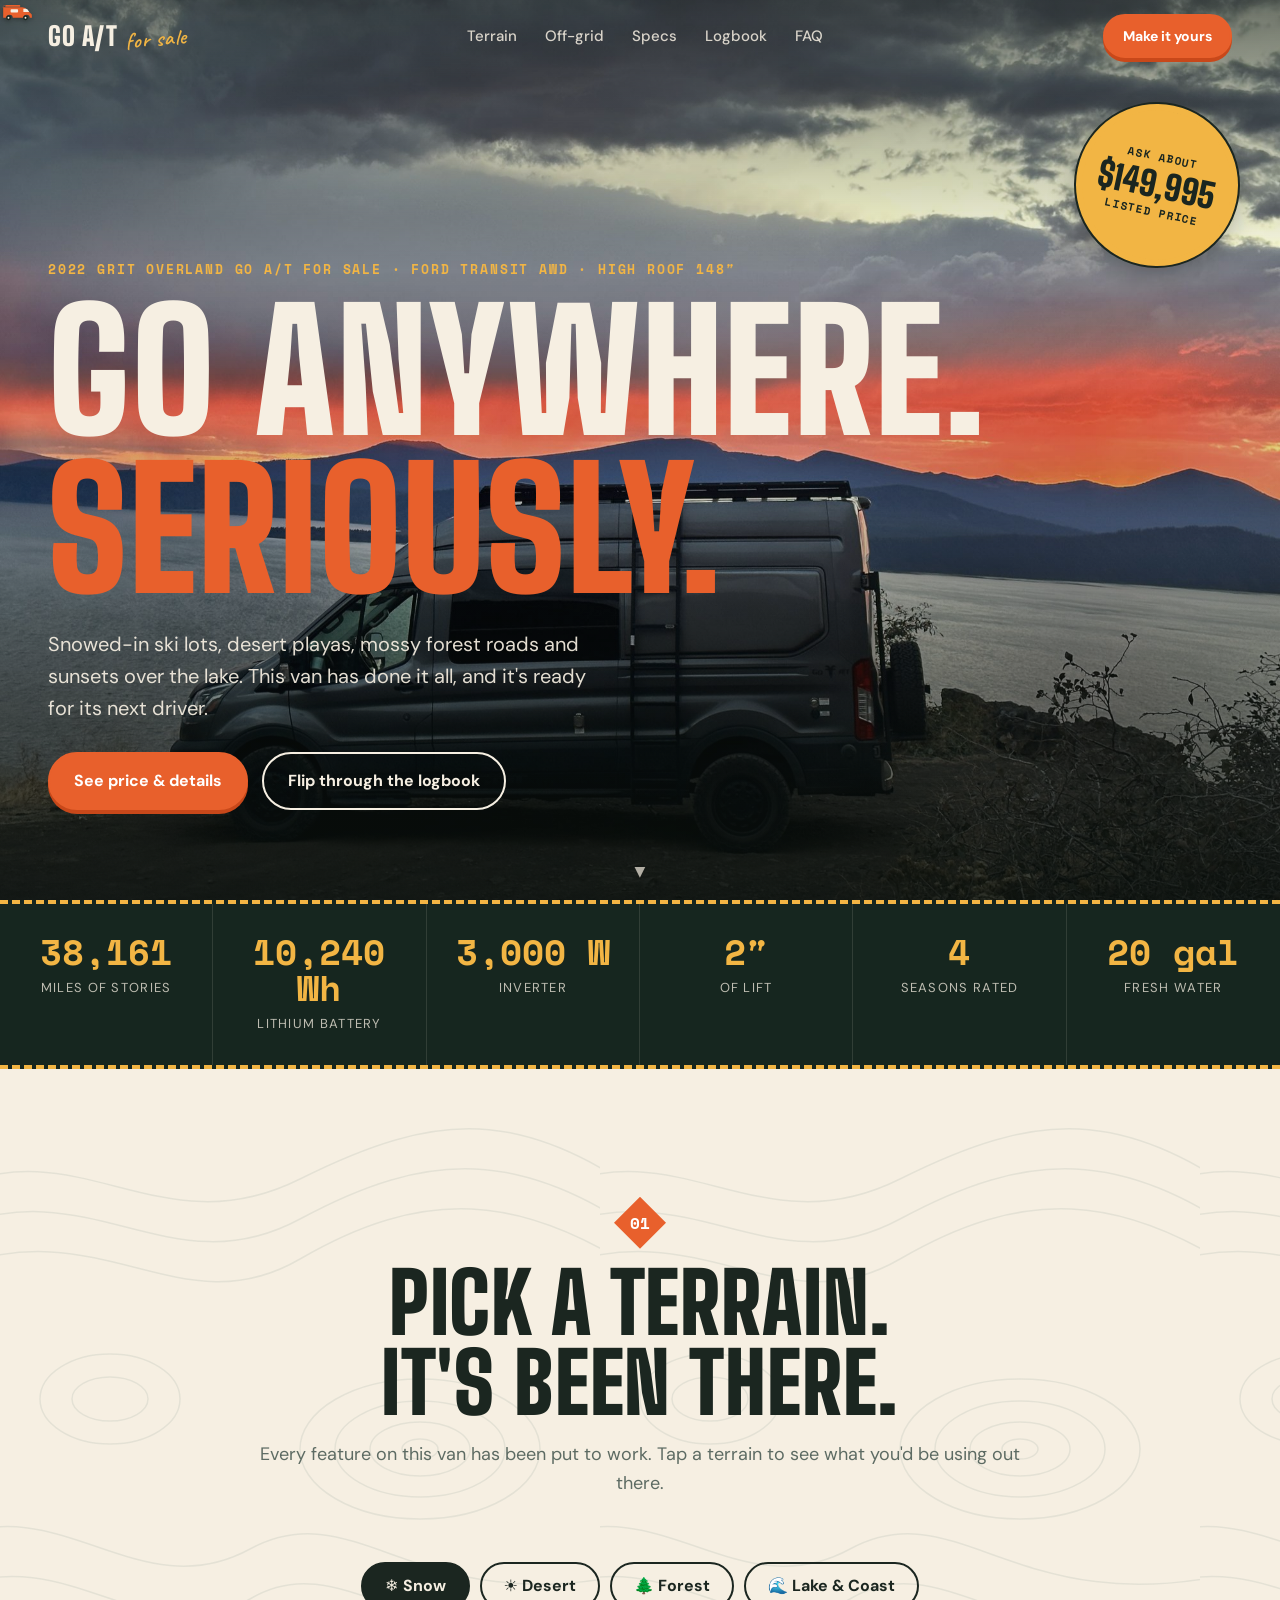
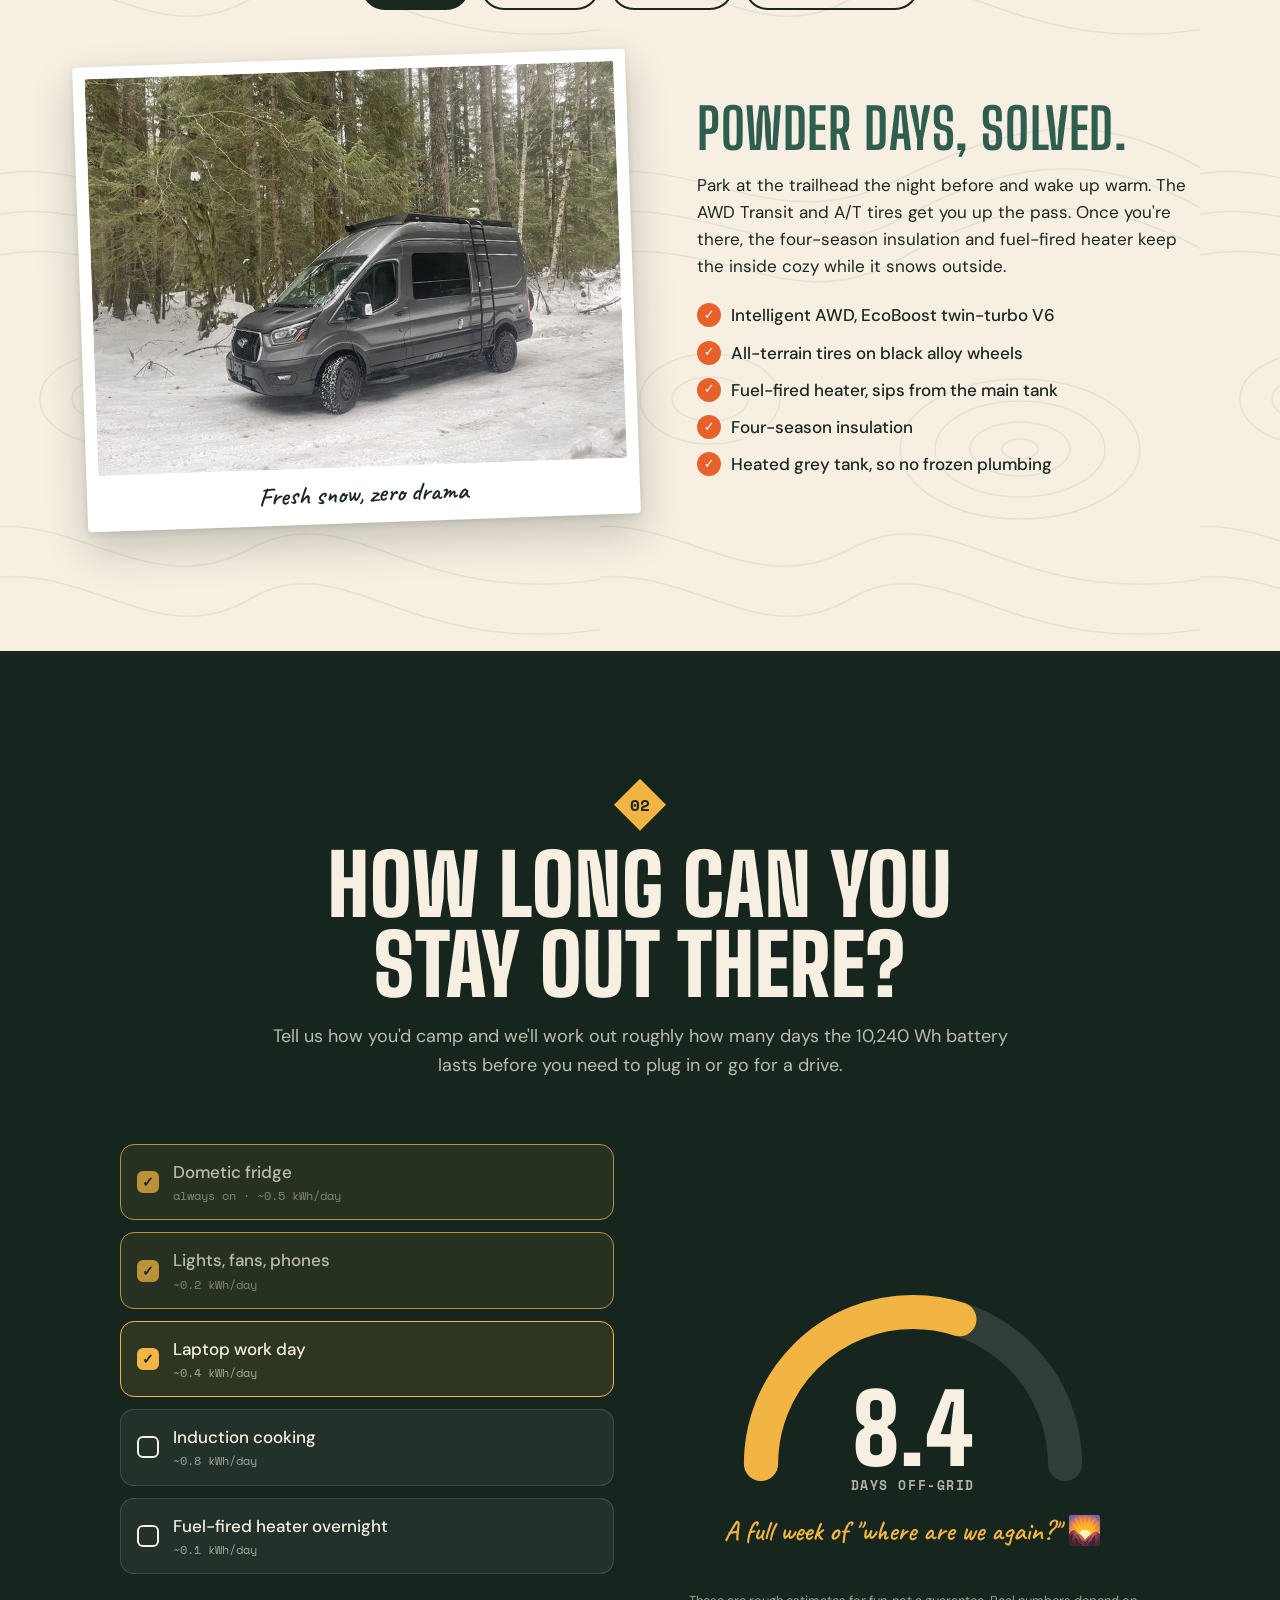
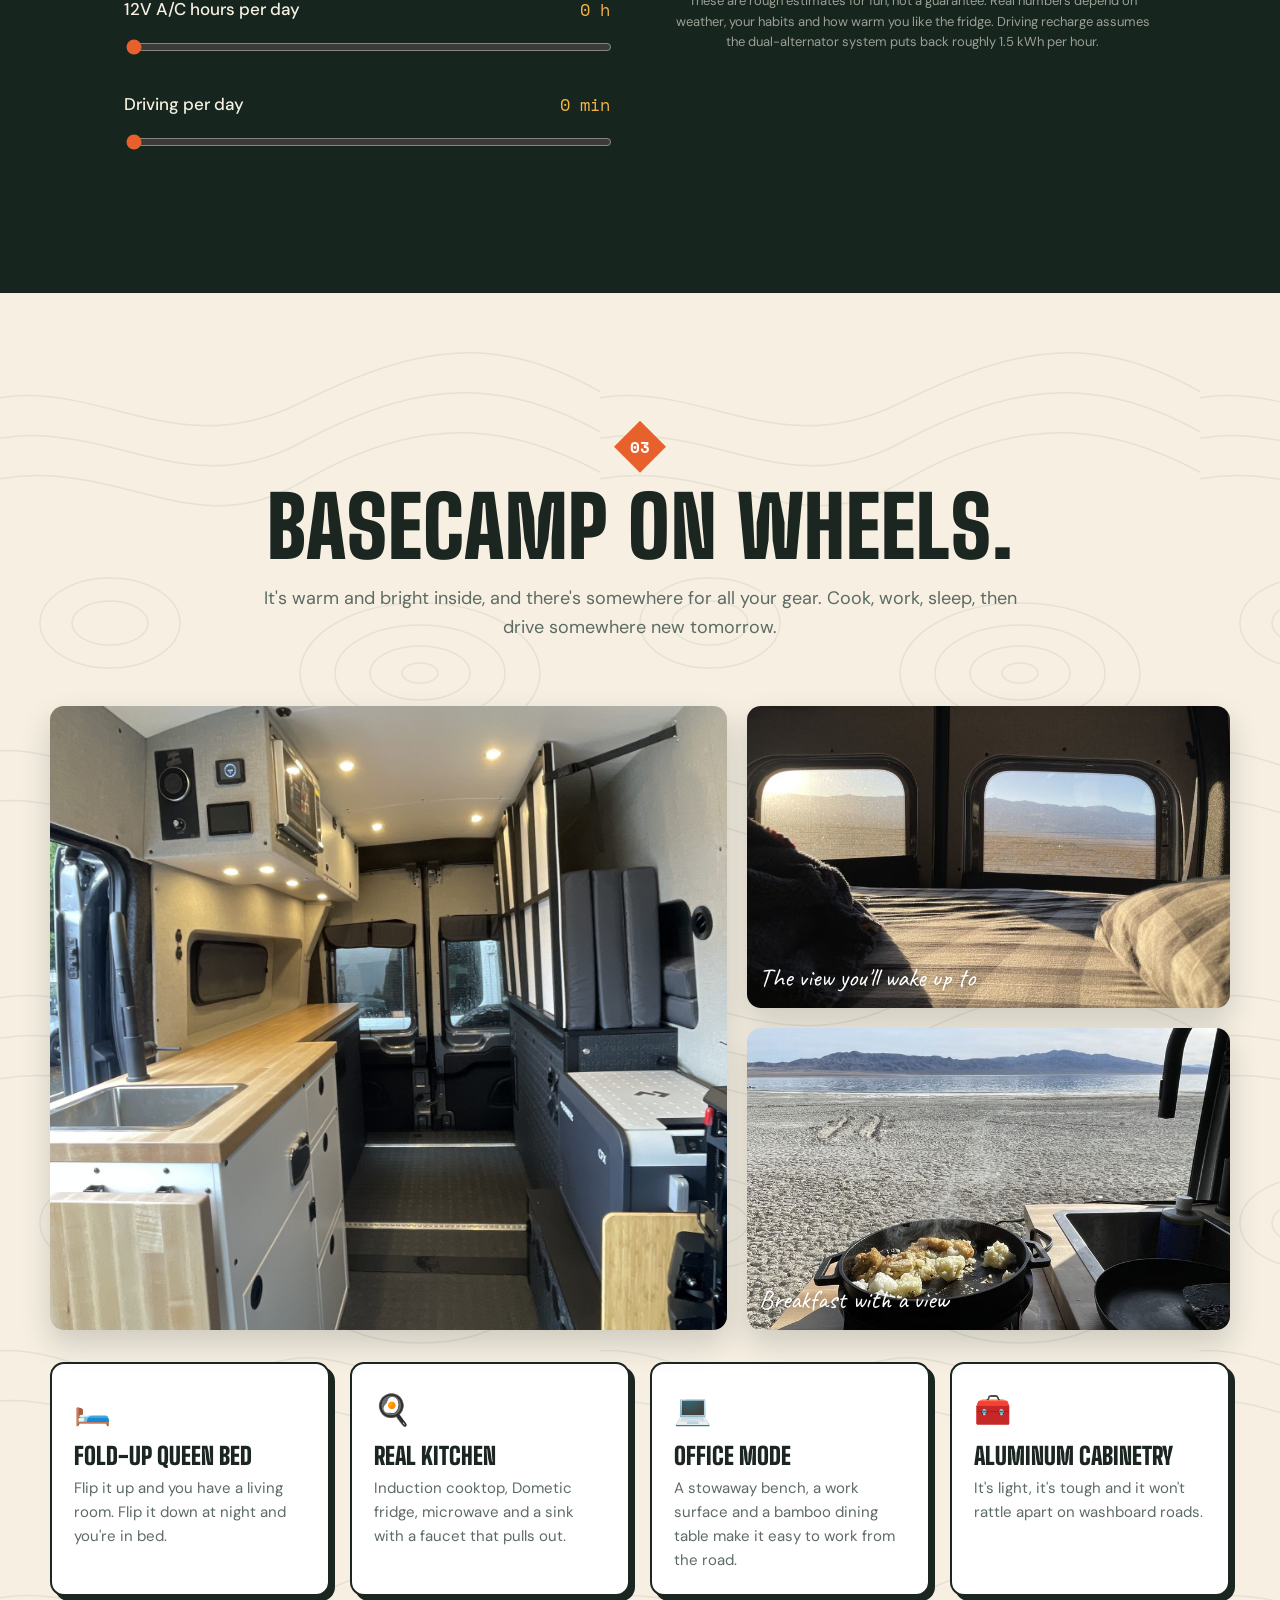
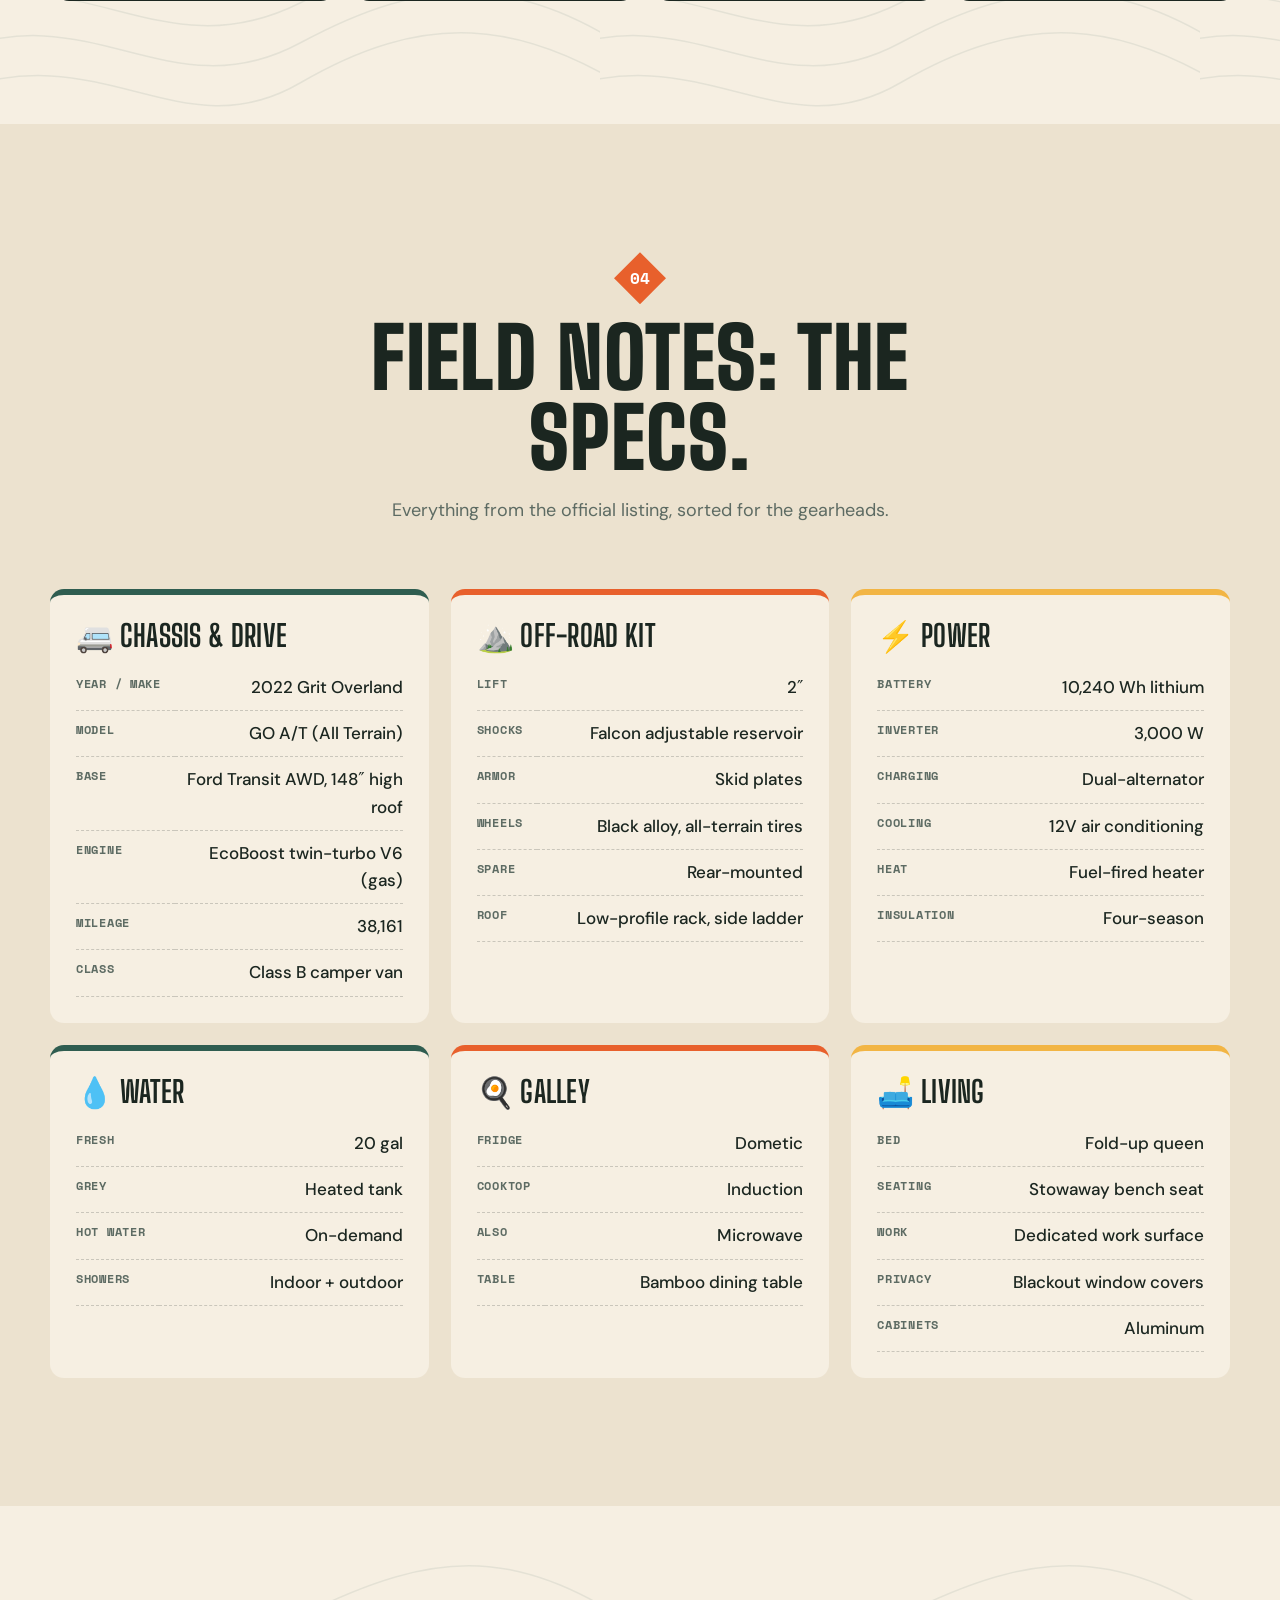
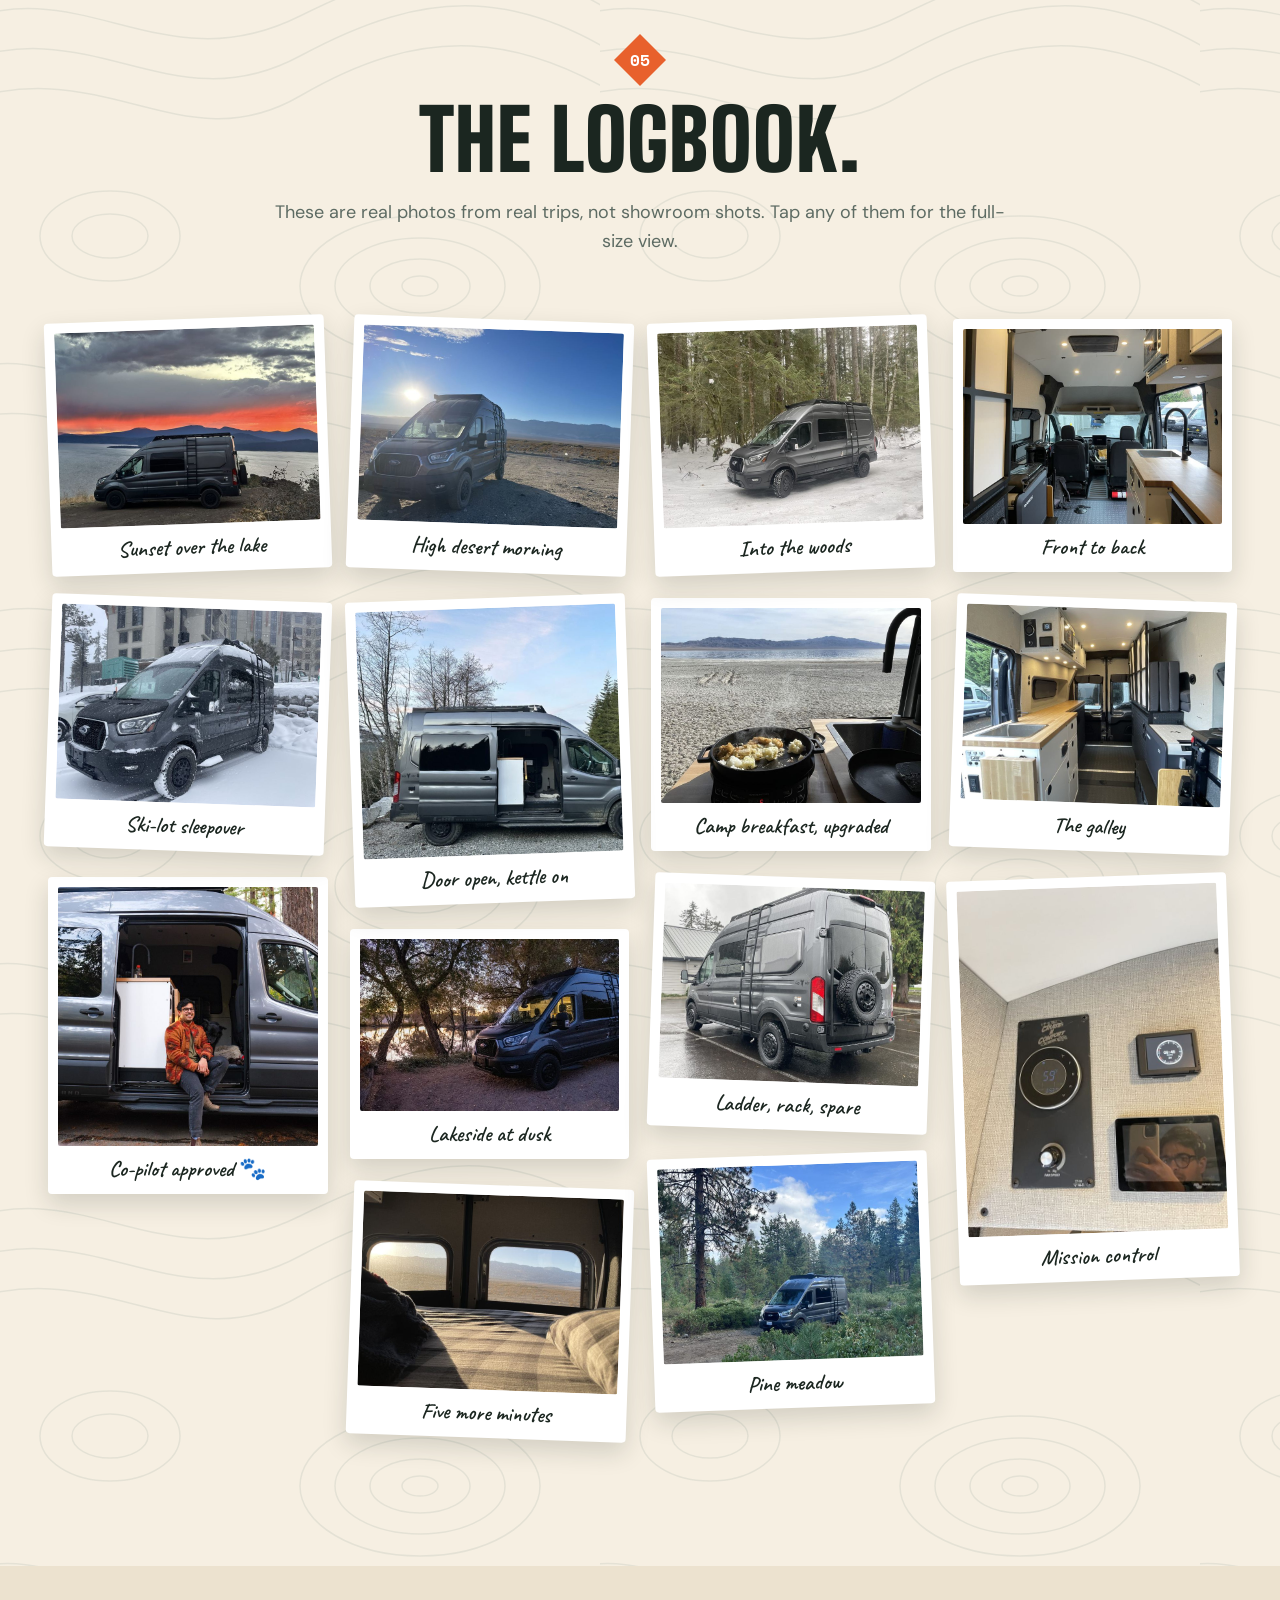
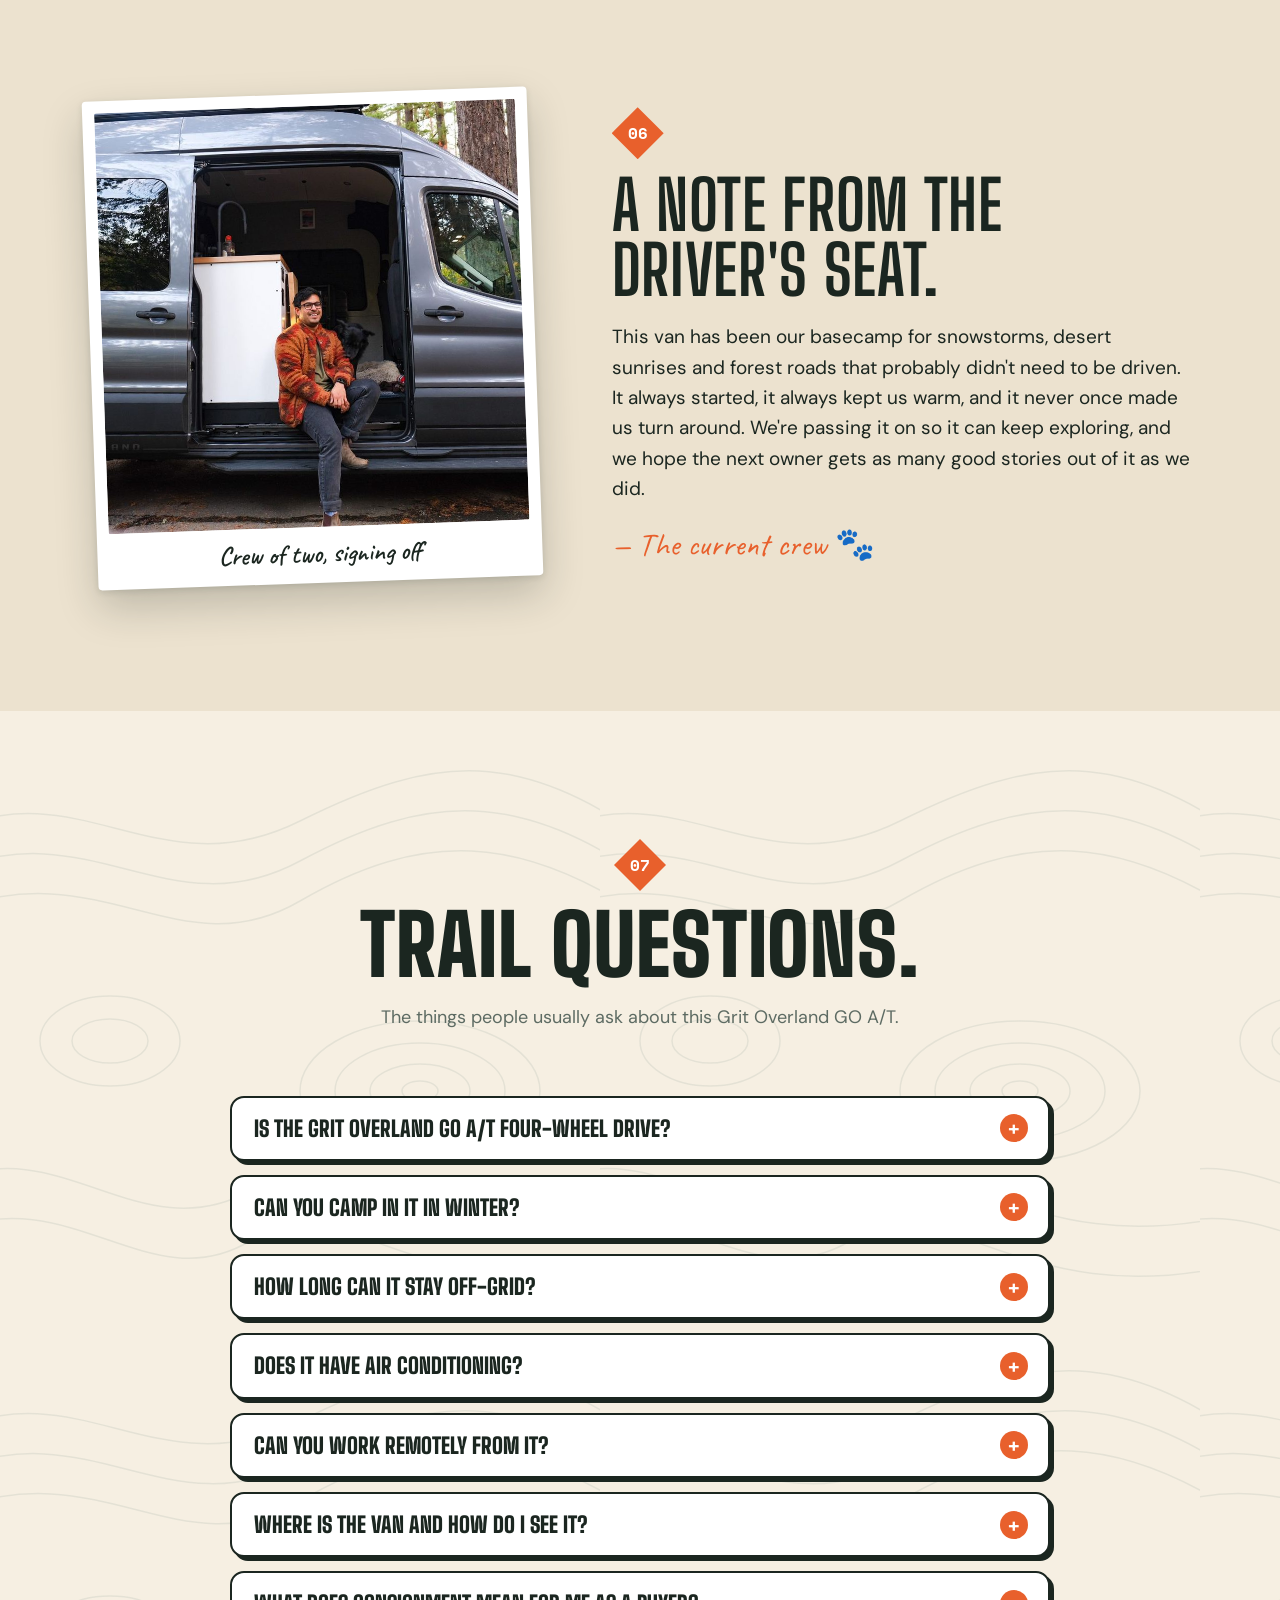
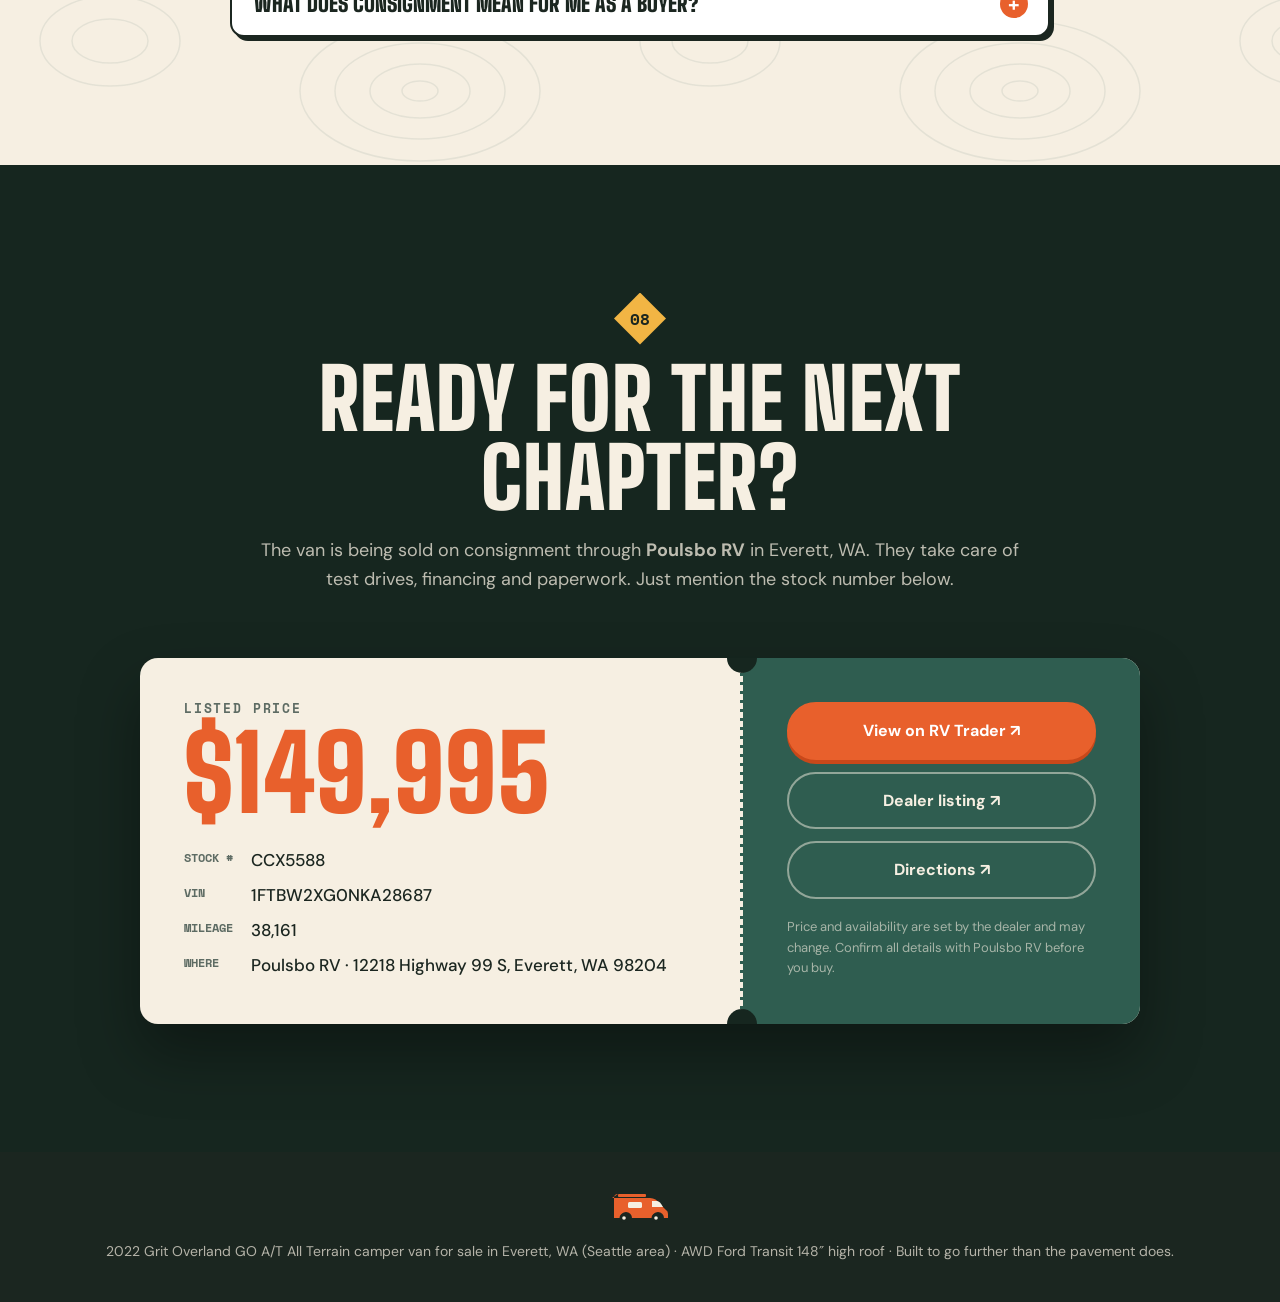
==== index.html @ b5f00f7b "Grit Overland GO A/T for-sale site Co-Authored-By: Claude Opus 5.5 <noreply@anthropic.com>" ====
<!doctype html>
<html lang="en">
<head>
  <meta charset="utf-8">
  <meta name="viewport" content="width=device-width, initial-scale=1">
  <title>2022 Grit Overland GO A/T For Sale | AWD Ford Transit Camper Van</title>
  <meta name="description" content="2022 Grit Overland GO A/T for sale: AWD Ford Transit camper van, 38k miles, 10 kWh lithium, 12V A/C, 4-season. $149,995 at Poulsbo RV, Everett WA.">
  <link rel="canonical" href="https://gritoverlandforsale.com/">
  <meta name="robots" content="index, follow, max-image-preview:large">
  <meta name="theme-color" content="#16261f">

  <!-- Search Console: if you verify with the "URL prefix" method, paste the meta tag here.
       (The recommended "Domain" method uses a DNS TXT record instead and needs nothing in this file.) -->
  <!-- <meta name="google-site-verification" content="PASTE_CODE_HERE"> -->

  <!-- Social sharing (Facebook, iMessage, Reddit, X, etc.) -->
  <meta property="og:type" content="product">
  <meta property="og:site_name" content="Grit Overland GO A/T For Sale">
  <meta property="og:url" content="https://gritoverlandforsale.com/">
  <meta property="og:title" content="2022 Grit Overland GO A/T For Sale: AWD Adventure Van">
  <meta property="og:description" content="AWD Ford Transit · 10 kWh lithium · 12V A/C · 4-season · 38,161 miles. Snow, desert, forest and coast tested. $149,995.">
  <meta property="og:image" content="https://gritoverlandforsale.com/images/og-card.jpg">
  <meta property="og:image:width" content="1200">
  <meta property="og:image:height" content="630">
  <meta property="og:image:alt" content="Grit Overland GO A/T camper van parked on a ridge above a lake at sunset">
  <meta property="product:price:amount" content="149995">
  <meta property="product:price:currency" content="USD">
  <meta name="twitter:card" content="summary_large_image">
  <meta name="twitter:title" content="2022 Grit Overland GO A/T For Sale: AWD Adventure Van">
  <meta name="twitter:description" content="AWD Ford Transit · 10 kWh lithium · 12V A/C · 4-season · 38,161 miles. $149,995.">
  <meta name="twitter:image" content="https://gritoverlandforsale.com/images/og-card.jpg">

  <!-- Structured data: lets Google show price, mileage and photos in results -->
  <script type="application/ld+json">
  {
    "@context": "https://schema.org",
    "@type": ["Product", "Car"],
    "name": "2022 Grit Overland GO A/T All Terrain Camper Van",
    "description": "Used 2022 Grit Overland GO A/T Class B camper van on an AWD Ford Transit 148-inch high-roof chassis with EcoBoost twin-turbo V6, 2-inch lift, Falcon adjustable shocks, skid plates, 10,240 Wh lithium battery, 3,000 W inverter, dual-alternator charging, 12V air conditioning, fuel-fired heater, four-season insulation, induction cooktop, Dometic fridge, 20 gal fresh water, heated grey tank and indoor/outdoor showers.",
    "url": "https://gritoverlandforsale.com/",
    "image": [
      "https://gritoverlandforsale.com/images/sunset-ridge.jpg",
      "https://gritoverlandforsale.com/images/interior-galley.jpg",
      "https://gritoverlandforsale.com/images/snow-forest.jpg",
      "https://gritoverlandforsale.com/images/rear-spare.jpg",
      "https://gritoverlandforsale.com/images/desert-sun.jpg"
    ],
    "brand": { "@type": "Brand", "name": "Grit Overland" },
    "manufacturer": { "@type": "Organization", "name": "Grit Overland" },
    "model": "GO A/T All Terrain",
    "vehicleModelDate": "2022",
    "productionDate": "2022",
    "bodyType": "Class B camper van",
    "vehicleIdentificationNumber": "1FTBW2XG0NKA28687",
    "sku": "CCX5588",
    "itemCondition": "https://schema.org/UsedCondition",
    "mileageFromOdometer": { "@type": "QuantitativeValue", "value": 38161, "unitCode": "SMI" },
    "driveWheelConfiguration": "https://schema.org/AllWheelDriveConfiguration",
    "fuelType": "Gasoline",
    "vehicleEngine": { "@type": "EngineSpecification", "name": "Ford EcoBoost twin-turbo V6" },
    "offers": {
      "@type": "Offer",
      "price": "149995",
      "priceCurrency": "USD",
      "availability": "https://schema.org/InStock",
      "itemCondition": "https://schema.org/UsedCondition",
      "url": "https://gritoverlandforsale.com/",
      "seller": {
        "@type": "AutoDealer",
        "name": "Poulsbo RV (Everett)",
        "address": {
          "@type": "PostalAddress",
          "streetAddress": "12218 Highway 99 South",
          "addressLocality": "Everett",
          "addressRegion": "WA",
          "postalCode": "98204",
          "addressCountry": "US"
        }
      }
    }
  }
  </script>

  <!-- Google Analytics 4: replace G-XXXXXXXXXX with your Measurement ID. Nothing loads until you do. -->
  <script>
    window.GA_ID = 'G-XXXXXXXXXX';
    window.dataLayer = window.dataLayer || [];
    function gtag(){ dataLayer.push(arguments); }
    if (!/X{5}/.test(window.GA_ID)) {
      const s = document.createElement('script');
      s.async = true;
      s.src = 'https://www.googletagmanager.com/gtag/js?id=' + window.GA_ID;
      document.head.appendChild(s);
      gtag('js', new Date());
      gtag('config', window.GA_ID);
    }
  </script>

  <link rel="preload" as="image" href="images/sunset-ridge.jpg" imagesrcset="images/sunset-ridge-1000.jpg 1000w, images/sunset-ridge.jpg 2000w" imagesizes="100vw" fetchpriority="high">
  <link rel="preconnect" href="https://fonts.googleapis.com">
  <link rel="preconnect" href="https://fonts.gstatic.com" crossorigin>
  <link href="https://fonts.googleapis.com/css2?family=Big+Shoulders+Display:wght@700;900&family=Caveat:wght@600&family=DM+Sans:opsz,wght@9..40,400;9..40,500;9..40,700&family=Space+Mono:wght@400;700&display=swap" rel="stylesheet">
  <link rel="stylesheet" href="styles.css">
  <link rel="icon" href="favicon.svg" type="image/svg+xml">
  <link rel="apple-touch-icon" href="apple-touch-icon.png">
</head>
<body>

  <!-- Scroll progress: a little van driving the trail -->
  <div class="trail" aria-hidden="true">
    <div class="trail__line"></div>
    <svg class="trail__van" viewBox="0 0 64 32"><use href="#van"/></svg>
  </div>

  <svg width="0" height="0" style="position:absolute" aria-hidden="true">
    <symbol id="van" viewBox="0 0 64 32">
      <path d="M4 6 h38 q6 0 10 6 l6 6 q2 1 2 4 v4 h-4 a6 6 0 0 0-12 0 h-20 a6 6 0 0 0-12 0 h-6 v-20 q0-4 4-4z" fill="currentColor"/>
      <rect x="10" y="2" width="28" height="3" rx="1" fill="currentColor"/>
      <path d="M44 9 h5 q3 0 6 6 h-11z" fill="#f6efe2"/>
      <rect x="20" y="10" width="14" height="6" rx="1.5" fill="#f6efe2"/>
      <circle cx="16" cy="26" r="4.5" fill="#1b2620"/><circle cx="16" cy="26" r="1.8" fill="#f6efe2"/>
      <circle cx="48" cy="26" r="4.5" fill="#1b2620"/><circle cx="48" cy="26" r="1.8" fill="#f6efe2"/>
    </symbol>
  </svg>

  <header class="nav">
    <a class="nav__brand" href="#top">GO&nbsp;A/T<span>for sale</span></a>
    <nav class="nav__links" aria-label="Sections">
      <a href="#terrain">Terrain</a>
      <a href="#offgrid">Off-grid</a>
      <a href="#specs">Specs</a>
      <a href="#logbook">Logbook</a>
      <a href="#faq">FAQ</a>
    </nav>
    <a class="btn btn--small" href="#buy" data-track="nav_cta">Make it yours</a>
  </header>

  <!-- HERO -->
  <section class="hero" id="top">
    <img class="hero__img" src="images/sunset-ridge.jpg" srcset="images/sunset-ridge-1000.jpg 1000w, images/sunset-ridge.jpg 2000w" sizes="100vw" fetchpriority="high" width="2000" height="1500" alt="The van parked on a ridge above a lake under a fiery orange sunset">
    <div class="hero__shade"></div>
    <div class="hero__content">
      <h1><span class="eyebrow">2022 Grit Overland GO A/T for sale · Ford Transit AWD · High Roof 148″</span>Go&nbsp;anywhere.<br><em>Seriously.</em></h1>
      <p class="hero__sub">Snowed-in ski lots, desert playas, mossy forest roads and sunsets over the lake. This van has done it all, and it's ready for its next driver.</p>
      <div class="hero__ctas">
        <a class="btn" href="#buy" data-track="hero_cta">See price &amp; details</a>
        <a class="btn btn--ghost" href="#logbook">Flip through the logbook</a>
      </div>
    </div>
    <div class="sticker hero__sticker" aria-label="Price: $149,995">
      <span>Ask about</span>
      <strong>$149,995</strong>
      <span>listed price</span>
    </div>
    <a class="hero__scroll" href="#stats" aria-label="Scroll down">▼</a>
  </section>

  <!-- ODOMETER STATS -->
  <section class="stats" id="stats">
    <div class="stat">
      <div class="stat__num" data-count="38161">0</div>
      <div class="stat__label">miles of stories</div>
    </div>
    <div class="stat">
      <div class="stat__num" data-count="10240" data-suffix=" Wh">0</div>
      <div class="stat__label">lithium battery</div>
    </div>
    <div class="stat">
      <div class="stat__num" data-count="3000" data-suffix=" W">0</div>
      <div class="stat__label">inverter</div>
    </div>
    <div class="stat">
      <div class="stat__num" data-count="2" data-suffix="″">0</div>
      <div class="stat__label">of lift</div>
    </div>
    <div class="stat">
      <div class="stat__num" data-count="4">0</div>
      <div class="stat__label">seasons rated</div>
    </div>
    <div class="stat">
      <div class="stat__num" data-count="20" data-suffix=" gal">0</div>
      <div class="stat__label">fresh water</div>
    </div>
  </section>

  <!-- CHOOSE YOUR TERRAIN -->
  <section class="section topo" id="terrain">
    <div class="section__head">
      <span class="marker">01</span>
      <h2>Pick a terrain.<br>It's been there.</h2>
      <p>Every feature on this van has been put to work. Tap a terrain to see what you'd be using out there.</p>
    </div>

    <div class="terrain" data-terrain>
      <div class="terrain__tabs" role="tablist" aria-label="Terrain">
        <button role="tab" aria-selected="true" data-tab="snow">❄️ Snow</button>
        <button role="tab" aria-selected="false" data-tab="desert">☀️ Desert</button>
        <button role="tab" aria-selected="false" data-tab="forest">🌲 Forest</button>
        <button role="tab" aria-selected="false" data-tab="water">🌊 Lake &amp; Coast</button>
      </div>

      <div class="terrain__panel" role="tabpanel" data-panel="snow">
        <figure class="polaroid tilt-l">
          <img src="images/thumbs/snow-forest.jpg" width="800" height="600" alt="The van parked in fresh snow among evergreen trees" loading="lazy">
          <figcaption>Fresh snow, zero drama</figcaption>
        </figure>
        <div class="terrain__copy">
          <h3>Powder days, solved.</h3>
          <p>Park at the trailhead the night before and wake up warm. The AWD Transit and A/T tires get you up the pass. Once you're there, the four-season insulation and fuel-fired heater keep the inside cozy while it snows outside.</p>
          <ul class="checks">
            <li>Intelligent AWD, EcoBoost twin-turbo V6</li>
            <li>All-terrain tires on black alloy wheels</li>
            <li>Fuel-fired heater, sips from the main tank</li>
            <li>Four-season insulation</li>
            <li>Heated grey tank, so no frozen plumbing</li>
          </ul>
        </div>
      </div>

      <div class="terrain__panel" role="tabpanel" data-panel="desert" hidden>
        <figure class="polaroid tilt-r">
          <img src="images/thumbs/desert-sun.jpg" width="800" height="600" alt="The van in the high desert with the sun flaring behind it and mountains in the distance" loading="lazy">
          <figcaption>Golden hour, every hour</figcaption>
        </figure>
        <div class="terrain__copy">
          <h3>Big sky, cold drinks.</h3>
          <p>Head out to the playa without worrying about hookups. There's a 10 kWh battery bank and a 12V air conditioner, so you can nap through the hottest part of the day and keep cooking dinner well after dark.</p>
          <ul class="checks">
            <li>10,240 Wh lithium battery system</li>
            <li>12V air conditioning, no generator needed</li>
            <li>Dual-alternator charging while you drive</li>
            <li>3,000 W inverter for real appliances</li>
            <li>Blackout window covers</li>
          </ul>
        </div>
      </div>

      <div class="terrain__panel" role="tabpanel" data-panel="forest" hidden>
        <figure class="polaroid tilt-l">
          <img src="images/thumbs/pine-meadow.jpg" width="800" height="600" alt="The van parked in a meadow surrounded by tall pines under a blue sky" loading="lazy">
          <figcaption>Found the good spot</figcaption>
        </figure>
        <div class="terrain__copy">
          <h3>The rutted road is the fun part.</h3>
          <p>Forest service roads are where the best campsites are. Between the lift, the adjustable shocks and the skid plates, you can keep driving after the pavement ends.</p>
          <ul class="checks">
            <li>2″ lift</li>
            <li>Falcon adjustable-reservoir shocks</li>
            <li>Skid plates</li>
            <li>Rear-mounted full-size spare</li>
            <li>Low-profile roof rack + side ladder</li>
          </ul>
        </div>
      </div>

      <div class="terrain__panel" role="tabpanel" data-panel="water" hidden>
        <figure class="polaroid tilt-r">
          <img src="images/thumbs/lakeside-dusk.jpg" width="800" height="533" alt="The van parked under oak trees beside a still lake at dusk" loading="lazy">
          <figcaption>Lakeside, lights off</figcaption>
        </figure>
        <div class="terrain__copy">
          <h3>Swim, rinse, repeat.</h3>
          <p>After a cold dip, rinse the sand off at the outdoor shower or warm up with the indoor one. Hot water is on demand, and the 20-gallon tank holds enough for a long weekend away from town.</p>
          <ul class="checks">
            <li>20 gal freshwater tank</li>
            <li>On-demand hot water</li>
            <li>Indoor <em>and</em> outdoor showers</li>
            <li>Heated grey tank</li>
            <li>Sliding-door galley for lakeside cooking</li>
          </ul>
        </div>
      </div>
    </div>
  </section>

  <!-- OFF-GRID CALCULATOR -->
  <section class="section section--dark" id="offgrid">
    <div class="section__head">
      <span class="marker marker--light">02</span>
      <h2>How long can you<br>stay out there?</h2>
      <p>Tell us how you'd camp and we'll work out roughly how many days the 10,240 Wh battery lasts before you need to plug in or go for a drive.</p>
    </div>

    <div class="calc">
      <div class="calc__controls">
        <label class="toggle"><input type="checkbox" data-load="fridge" checked disabled><span>Dometic fridge <small>always on · ~0.5 kWh/day</small></span></label>
        <label class="toggle"><input type="checkbox" data-load="basics" checked disabled><span>Lights, fans, phones <small>~0.2 kWh/day</small></span></label>
        <label class="toggle"><input type="checkbox" data-load="work" checked><span>Laptop work day <small>~0.4 kWh/day</small></span></label>
        <label class="toggle"><input type="checkbox" data-load="cook"><span>Induction cooking <small>~0.8 kWh/day</small></span></label>
        <label class="toggle"><input type="checkbox" data-load="heat"><span>Fuel-fired heater overnight <small>~0.1 kWh/day</small></span></label>

        <div class="range">
          <label for="ac">12V A/C hours per day <output id="acOut">0 h</output></label>
          <input type="range" id="ac" min="0" max="12" value="0" step="1">
        </div>
        <div class="range">
          <label for="drive">Driving per day <output id="driveOut">0 min</output></label>
          <input type="range" id="drive" min="0" max="120" value="0" step="15">
        </div>
      </div>

      <div class="calc__result">
        <div class="gauge" aria-live="polite">
          <svg viewBox="0 0 200 120" class="gauge__svg" aria-hidden="true">
            <path d="M20 110 A80 80 0 0 1 180 110" class="gauge__track"/>
            <path d="M20 110 A80 80 0 0 1 180 110" class="gauge__fill" id="gaugeFill"/>
          </svg>
          <div class="gauge__readout">
            <span class="gauge__num" id="days">—</span>
            <span class="gauge__unit" id="daysUnit">days off-grid</span>
          </div>
        </div>
        <p class="calc__verdict" id="verdict"></p>
        <p class="fine">These are rough estimates for fun, not a guarantee. Real numbers depend on weather, your habits and how warm you like the fridge. Driving recharge assumes the dual-alternator system puts back roughly 1.5 kWh per hour.</p>
      </div>
    </div>
  </section>

  <!-- INSIDE -->
  <section class="section topo" id="inside">
    <div class="section__head">
      <span class="marker">03</span>
      <h2>Basecamp on wheels.</h2>
      <p>It's warm and bright inside, and there's somewhere for all your gear. Cook, work, sleep, then drive somewhere new tomorrow.</p>
    </div>

    <div class="inside">
      <figure class="inside__big">
        <img src="images/interior-galley.jpg" width="2000" height="1500" alt="Interior looking forward: butcher-block counter with sink, aluminum cabinetry, overhead lights and the cab beyond" loading="lazy">
      </figure>
      <figure class="inside__small">
        <img src="images/thumbs/bed-view.jpg" width="800" height="600" alt="View from the bed out the rear windows to a desert landscape at sunrise" loading="lazy">
        <figcaption class="hand">The view you'll wake up to</figcaption>
      </figure>
      <figure class="inside__small">
        <img src="images/thumbs/playa-breakfast.jpg" width="800" height="600" alt="Cast iron skillet sizzling on the induction cooktop with a lake and mountains outside the door" loading="lazy">
        <figcaption class="hand">Breakfast with a view</figcaption>
      </figure>

      <div class="inside__cards">
        <div class="card"><span class="card__icon">🛏️</span><h4>Fold-up queen bed</h4><p>Flip it up and you have a living room. Flip it down at night and you're in bed.</p></div>
        <div class="card"><span class="card__icon">🍳</span><h4>Real kitchen</h4><p>Induction cooktop, Dometic fridge, microwave and a sink with a faucet that pulls out.</p></div>
        <div class="card"><span class="card__icon">💻</span><h4>Office mode</h4><p>A stowaway bench, a work surface and a bamboo dining table make it easy to work from the road.</p></div>
        <div class="card"><span class="card__icon">🧰</span><h4>Aluminum cabinetry</h4><p>It's light, it's tough and it won't rattle apart on washboard roads.</p></div>
      </div>
    </div>
  </section>

  <!-- SPECS -->
  <section class="section section--sand" id="specs">
    <div class="section__head">
      <span class="marker">04</span>
      <h2>Field notes: the specs.</h2>
      <p>Everything from the official listing, sorted for the gearheads.</p>
    </div>

    <div class="specs">
      <article class="spec">
        <h3>🚐 Chassis &amp; Drive</h3>
        <dl>
          <dt>Year / Make</dt><dd>2022 Grit Overland</dd>
          <dt>Model</dt><dd>GO A/T (All Terrain)</dd>
          <dt>Base</dt><dd>Ford Transit AWD, 148″ high roof</dd>
          <dt>Engine</dt><dd>EcoBoost twin-turbo V6 (gas)</dd>
          <dt>Mileage</dt><dd>38,161</dd>
          <dt>Class</dt><dd>Class B camper van</dd>
        </dl>
      </article>
      <article class="spec">
        <h3>⛰️ Off-road Kit</h3>
        <dl>
          <dt>Lift</dt><dd>2″</dd>
          <dt>Shocks</dt><dd>Falcon adjustable reservoir</dd>
          <dt>Armor</dt><dd>Skid plates</dd>
          <dt>Wheels</dt><dd>Black alloy, all-terrain tires</dd>
          <dt>Spare</dt><dd>Rear-mounted</dd>
          <dt>Roof</dt><dd>Low-profile rack, side ladder</dd>
        </dl>
      </article>
      <article class="spec">
        <h3>⚡ Power</h3>
        <dl>
          <dt>Battery</dt><dd>10,240 Wh lithium</dd>
          <dt>Inverter</dt><dd>3,000 W</dd>
          <dt>Charging</dt><dd>Dual-alternator</dd>
          <dt>Cooling</dt><dd>12V air conditioning</dd>
          <dt>Heat</dt><dd>Fuel-fired heater</dd>
          <dt>Insulation</dt><dd>Four-season</dd>
        </dl>
      </article>
      <article class="spec">
        <h3>💧 Water</h3>
        <dl>
          <dt>Fresh</dt><dd>20 gal</dd>
          <dt>Grey</dt><dd>Heated tank</dd>
          <dt>Hot water</dt><dd>On-demand</dd>
          <dt>Showers</dt><dd>Indoor + outdoor</dd>
        </dl>
      </article>
      <article class="spec">
        <h3>🍳 Galley</h3>
        <dl>
          <dt>Fridge</dt><dd>Dometic</dd>
          <dt>Cooktop</dt><dd>Induction</dd>
          <dt>Also</dt><dd>Microwave</dd>
          <dt>Table</dt><dd>Bamboo dining table</dd>
        </dl>
      </article>
      <article class="spec">
        <h3>🛋️ Living</h3>
        <dl>
          <dt>Bed</dt><dd>Fold-up queen</dd>
          <dt>Seating</dt><dd>Stowaway bench seat</dd>
          <dt>Work</dt><dd>Dedicated work surface</dd>
          <dt>Privacy</dt><dd>Blackout window covers</dd>
          <dt>Cabinets</dt><dd>Aluminum</dd>
        </dl>
      </article>
    </div>
  </section>

  <!-- LOGBOOK / GALLERY -->
  <section class="section topo" id="logbook">
    <div class="section__head">
      <span class="marker">05</span>
      <h2>The logbook.</h2>
      <p>These are real photos from real trips, not showroom shots. Tap any of them for the full-size view.</p>
    </div>

    <div class="gallery">
      <button class="shot tilt-l" data-full="images/sunset-ridge.jpg"><img src="images/thumbs/sunset-ridge.jpg" width="800" height="600" alt="Van on a ridge above a lake at sunset" loading="lazy"><span>Sunset over the lake</span></button>
      <button class="shot tilt-r" data-full="images/snow-lodge.jpg"><img src="images/thumbs/snow-lodge.jpg" width="800" height="600" alt="Van dusted in snow outside a mountain lodge" loading="lazy"><span>Ski-lot sleepover</span></button>
      <button class="shot" data-full="images/owner-and-pup.jpg"><img src="images/thumbs/owner-and-pup.jpg" width="800" height="800" alt="Owner and their dog sitting in the open sliding door of the van" loading="lazy"><span>Co-pilot approved 🐾</span></button>
      <button class="shot tilt-r" data-full="images/desert-sun.jpg"><img src="images/thumbs/desert-sun.jpg" width="800" height="600" alt="Van in the desert with the sun behind it" loading="lazy"><span>High desert morning</span></button>
      <button class="shot tilt-l" data-full="images/coastal-camp.jpg"><img src="images/thumbs/coastal-camp.jpg" width="800" height="760" alt="Van parked on gravel with sliding door open by the water and tall evergreens" loading="lazy"><span>Door open, kettle on</span></button>
      <button class="shot" data-full="images/lakeside-dusk.jpg"><img src="images/thumbs/lakeside-dusk.jpg" width="800" height="533" alt="Van under oak trees beside a lake at dusk" loading="lazy"><span>Lakeside at dusk</span></button>
      <button class="shot tilt-r" data-full="images/bed-view.jpg"><img src="images/thumbs/bed-view.jpg" width="800" height="600" alt="View out the rear windows from the bed" loading="lazy"><span>Five more minutes</span></button>
      <button class="shot tilt-l" data-full="images/snow-forest.jpg"><img src="images/thumbs/snow-forest.jpg" width="800" height="600" alt="Van in snowy forest" loading="lazy"><span>Into the woods</span></button>
      <button class="shot" data-full="images/playa-breakfast.jpg"><img src="images/thumbs/playa-breakfast.jpg" width="800" height="600" alt="Breakfast cooking on the induction cooktop" loading="lazy"><span>Camp breakfast, upgraded</span></button>
      <button class="shot tilt-r" data-full="images/rear-spare.jpg"><img src="images/thumbs/rear-spare.jpg" width="800" height="600" alt="Rear three-quarter view showing the spare tire, ladder and roof rack" loading="lazy"><span>Ladder, rack, spare</span></button>
      <button class="shot tilt-l" data-full="images/pine-meadow.jpg"><img src="images/thumbs/pine-meadow.jpg" width="800" height="600" alt="Van in a pine meadow" loading="lazy"><span>Pine meadow</span></button>
      <button class="shot" data-full="images/interior-forward.jpg"><img src="images/thumbs/interior-forward.jpg" width="800" height="600" alt="Interior looking toward the cab with sink, cabinets and swivel seats" loading="lazy"><span>Front to back</span></button>
      <button class="shot tilt-r" data-full="images/interior-galley.jpg"><img src="images/thumbs/interior-galley.jpg" width="800" height="600" alt="Interior galley and cabinetry" loading="lazy"><span>The galley</span></button>
      <button class="shot tilt-l" data-full="images/control-panel.jpg"><img src="images/thumbs/control-panel.jpg" width="600" height="800" alt="Wall-mounted heater control and touchscreen system monitor" loading="lazy"><span>Mission control</span></button>
    </div>
  </section>

  <!-- OWNER NOTE -->
  <section class="section section--sand note">
    <figure class="polaroid tilt-l note__photo">
      <img src="images/thumbs/owner-and-pup.jpg" width="800" height="800" alt="Owner and dog in the van doorway" loading="lazy">
      <figcaption>Crew of two, signing off</figcaption>
    </figure>
    <div class="note__copy">
      <span class="marker">06</span>
      <h2>A note from the driver's seat.</h2>
      <!-- Personalize this note! -->
      <p class="note__text">This van has been our basecamp for snowstorms, desert sunrises and forest roads that probably didn't need to be driven. It always started, it always kept us warm, and it never once made us turn around. We're passing it on so it can keep exploring, and we hope the next owner gets as many good stories out of it as we did.</p>
      <p class="hand note__sig">— The current crew 🐾</p>
    </div>
  </section>

  <!-- FAQ -->
  <section class="section topo" id="faq">
    <div class="section__head">
      <span class="marker">07</span>
      <h2>Trail questions.</h2>
      <p>The things people usually ask about this Grit Overland GO A/T.</p>
    </div>

    <div class="faq">
      <details>
        <summary>Is the Grit Overland GO A/T four-wheel drive?</summary>
        <p>It runs on Ford's full-time intelligent all-wheel-drive Transit platform with the EcoBoost twin-turbo V6. Grit then adds a 2″ lift, Falcon adjustable-reservoir shocks, skid plates and all-terrain tires. It isn't a low-range rock crawler, but it handles snowy passes, washboard gravel and forest service roads with ease.</p>
      </details>
      <details>
        <summary>Can you camp in it in winter?</summary>
        <p>Yes. It has four-season insulation, a fuel-fired heater that runs off the van's own fuel tank, and a heated grey tank, so the plumbing won't freeze overnight. The snow photos in the logbook are from real winter trips.</p>
      </details>
      <details>
        <summary>How long can it stay off-grid?</summary>
        <p>The 10,240 Wh lithium battery, 3,000 W inverter and dual-alternator charging will run the fridge, lights, laptop and induction cooktop for days. Driving tops the battery back up. Try the <a href="#offgrid">off-grid calculator</a> above to estimate it for the way you camp.</p>
      </details>
      <details>
        <summary>Does it have air conditioning?</summary>
        <p>Yes, a 12V air conditioner that runs off the battery, so there's no generator or hookup needed. That's what makes desert summers and parking-lot afternoons bearable.</p>
      </details>
      <details>
        <summary>Can you work remotely from it?</summary>
        <p>Definitely. There's a stowaway bench seat, a dedicated work surface and a bamboo dining table, plus plenty of power for laptops, monitors and a hotspot.</p>
      </details>
      <details>
        <summary>Where is the van and how do I see it?</summary>
        <p>It's at Poulsbo RV, 12218 Highway 99 South, Everett, WA 98204, being sold on consignment. Contact the dealer and mention stock #CCX5588 to set up a walkthrough or test drive.</p>
      </details>
      <details>
        <summary>What does consignment mean for me as a buyer?</summary>
        <p>The van belongs to a private owner, but the dealer handles the sale. You get dealer-run test drives, paperwork and title transfer, and their financing options (subject to credit approval) instead of a cash-in-a-parking-lot private sale.</p>
      </details>
    </div>
  </section>

  <!-- BUY -->
  <section class="section section--dark buy" id="buy">
    <div class="section__head">
      <span class="marker marker--light">08</span>
      <h2>Ready for the next chapter?</h2>
      <p>The van is being sold on consignment through <strong>Poulsbo RV</strong> in Everett, WA. They take care of test drives, financing and paperwork. Just mention the stock number below.</p>
    </div>

    <div class="ticket">
      <div class="ticket__main">
        <p class="ticket__label">Listed price</p>
        <p class="ticket__price">$149,995</p>
        <dl class="ticket__facts">
          <dt>Stock #</dt><dd>CCX5588</dd>
          <dt>VIN</dt><dd>1FTBW2XG0NKA28687</dd>
          <dt>Mileage</dt><dd>38,161</dd>
          <dt>Where</dt><dd>Poulsbo RV · 12218 Highway 99 S, Everett, WA 98204</dd>
        </dl>
      </div>
      <div class="ticket__stub">
        <a class="btn" href="https://www.rvtrader.com/listing/2022-Grit+Overland-Go+A%2FT+All+Terrain-5041791426" data-track="rvtrader" target="_blank" rel="noopener">View on RV Trader ↗</a>
        <a class="btn btn--ghost-light" href="https://www.poulsborv.com/rvs/2022-grit-overland-go-a-t-all-terrain-class-b-for-sale-stock-ccx5588/" data-track="dealer" target="_blank" rel="noopener">Dealer listing ↗</a>
        <a class="btn btn--ghost-light" href="https://www.google.com/maps/search/?api=1&query=Poulsbo+RV+12218+Highway+99+S+Everett+WA" data-track="directions" target="_blank" rel="noopener">Directions ↗</a>
        <p class="fine">Price and availability are set by the dealer and may change. Confirm all details with Poulsbo RV before you buy.</p>
      </div>
    </div>
  </section>

  <footer class="footer">
    <svg class="footer__van" viewBox="0 0 64 32" aria-hidden="true"><use href="#van"/></svg>
    <p>2022 Grit Overland GO A/T All Terrain camper van for sale in Everett, WA (Seattle area) · AWD Ford Transit 148″ high roof · Built to go further than the pavement does.</p>
  </footer>

  <!-- Lightbox -->
  <dialog class="lightbox" id="lightbox">
    <button class="lightbox__close" aria-label="Close">✕</button>
    <button class="lightbox__nav lightbox__prev" aria-label="Previous photo">‹</button>
    <img id="lightboxImg" alt="">
    <button class="lightbox__nav lightbox__next" aria-label="Next photo">›</button>
    <p class="lightbox__cap hand" id="lightboxCap"></p>
  </dialog>

  <script src="script.js"></script>
</body>
</html>
---- styles.css ----
:root {
  --sand: #f6efe2;
  --sand-2: #ece2cf;
  --ink: #1b2620;
  --pine: #2f5d50;
  --pine-deep: #16261f;
  --sunset: #e8602c;
  --sunset-deep: #c8481a;
  --sun: #f2b544;
  --muted: #5d6b63;
  --display: "Big Shoulders Display", Impact, sans-serif;
  --body: "DM Sans", system-ui, sans-serif;
  --mono: "Space Mono", ui-monospace, monospace;
  --hand: "Caveat", cursive;
  --radius: 14px;
  --gutter: clamp(16px, 4vw, 48px);
}

* { box-sizing: border-box; }
html { scroll-behavior: smooth; scroll-padding-top: 72px; }
body {
  margin: 0;
  background: var(--sand);
  color: var(--ink);
  font: 400 17px/1.6 var(--body);
  -webkit-font-smoothing: antialiased;
  overflow-x: hidden;
}
img { max-width: 100%; height: auto; display: block; }
a { color: inherit; }
h1, h2, h3 { font-family: var(--display); line-height: .95; margin: 0; letter-spacing: .01em; }
.hand { font-family: var(--hand); }

/* ---------- Trail progress ---------- */
.trail { position: fixed; inset: 0 0 auto 0; height: 6px; z-index: 60; pointer-events: none; }
.trail__line {
  height: 100%; width: 0;
  background: repeating-linear-gradient(90deg, var(--sun) 0 14px, transparent 14px 22px);
}
.trail__van {
  position: absolute; top: 4px; left: 0; width: 34px; height: 17px;
  color: var(--sunset); transform: translateX(-50%);
  filter: drop-shadow(0 2px 2px rgba(0,0,0,.3));
}

/* ---------- Nav ---------- */
.nav {
  position: fixed; top: 0; left: 0; right: 0; z-index: 50;
  display: flex; align-items: center; justify-content: space-between; gap: 16px;
  padding: 14px var(--gutter);
  color: var(--sand);
  transition: background .3s, box-shadow .3s, padding .3s;
}
.nav.is-solid { background: rgba(22, 38, 31, .92); backdrop-filter: blur(8px); box-shadow: 0 4px 20px rgba(0,0,0,.15); padding-block: 10px; }
.nav__brand {
  font: 900 26px/1 var(--display); text-decoration: none; letter-spacing: .02em;
  display: flex; align-items: baseline; gap: 8px;
}
.nav__brand span {
  font: 600 22px/1 var(--hand); color: var(--sun); transform: rotate(-4deg); display: inline-block;
}
.nav__links { display: flex; gap: 28px; }
.nav__links a { text-decoration: none; font-weight: 500; font-size: 15px; opacity: .85; }
.nav__links a:hover { opacity: 1; color: var(--sun); }
@media (max-width: 760px) { .nav__links { display: none; } }

/* ---------- Buttons ---------- */
.btn {
  display: inline-flex; align-items: center; justify-content: center; gap: 8px;
  padding: 14px 24px; border-radius: 999px; border: 2px solid var(--sunset);
  background: var(--sunset); color: #fff; font-weight: 700; text-decoration: none;
  font-size: 16px; transition: transform .15s, background .15s, box-shadow .15s;
  box-shadow: 0 4px 0 var(--sunset-deep);
}
.btn:hover { transform: translateY(-2px); box-shadow: 0 6px 0 var(--sunset-deep); }
.btn:active { transform: translateY(2px); box-shadow: 0 1px 0 var(--sunset-deep); }
.btn--small { padding: 9px 18px; font-size: 14px; }
.btn--ghost { background: transparent; border-color: var(--sand); color: var(--sand); box-shadow: none; }
.btn--ghost:hover { background: rgba(246,239,226,.12); box-shadow: none; }
.btn--ghost-light { background: transparent; border-color: rgba(246,239,226,.5); color: var(--sand); box-shadow: none; }
.btn--ghost-light:hover { border-color: var(--sand); box-shadow: none; }

/* ---------- Hero ---------- */
.hero {
  position: relative; min-height: 100svh; display: flex; align-items: flex-end;
  color: var(--sand); overflow: hidden;
}
.hero__img {
  position: absolute; inset: 0; width: 100%; height: 100%; object-fit: cover; object-position: 50% 60%;
  transform: scale(1.08); animation: heroZoom 14s ease-out forwards;
}
@keyframes heroZoom { to { transform: scale(1); } }
.hero__shade {
  position: absolute; inset: 0;
  background: linear-gradient(180deg, rgba(10,16,13,.55) 0%, rgba(10,16,13,0) 30%, rgba(10,16,13,.15) 55%, rgba(10,16,13,.85) 100%);
}
.hero__content { position: relative; padding: 0 var(--gutter) clamp(56px, 10vh, 110px); max-width: 920px; }
.eyebrow {
  display: block;
  font: 700 13px/1.4 var(--mono); text-transform: uppercase; letter-spacing: .14em;
  color: var(--sun); margin: 0 0 14px;
}
.hero h1 { font-size: clamp(64px, 13vw, 168px); font-weight: 900; text-transform: uppercase; }
.hero h1 em { font-style: normal; color: var(--sunset); -webkit-text-stroke: 0; }
.hero__sub { font-size: clamp(17px, 2vw, 20px); max-width: 560px; margin: 20px 0 28px; opacity: .92; }
.hero__ctas { display: flex; flex-wrap: wrap; gap: 14px; }
.hero__scroll {
  position: absolute; bottom: 18px; left: 50%; translate: -50% 0; text-decoration: none;
  font-size: 14px; opacity: .7; animation: bob 1.6s ease-in-out infinite;
}
@keyframes bob { 50% { transform: translateY(6px); } }

.sticker {
  width: 150px; height: 150px; border-radius: 50%;
  background: var(--sun); color: var(--ink);
  display: flex; flex-direction: column; align-items: center; justify-content: center; text-align: center;
  box-shadow: 0 0 0 6px var(--sun), 0 0 0 8px var(--ink), 0 12px 30px rgba(0,0,0,.35);
  transform: rotate(12deg);
  font: 700 11px/1.2 var(--mono); text-transform: uppercase; letter-spacing: .08em;
}
.sticker strong { font: 900 34px/1 var(--display); letter-spacing: 0; margin: 4px 0; }
.hero__sticker { position: absolute; top: 110px; right: var(--gutter); animation: wobble 5s ease-in-out infinite; }
@keyframes wobble { 0%,100% { transform: rotate(12deg); } 50% { transform: rotate(6deg) scale(1.04); } }
@media (max-width: 600px) {
  .sticker { width: 108px; height: 108px; font-size: 9px; }
  .sticker strong { font-size: 24px; }
  .hero__sticker { top: 84px; }
}

/* ---------- Stats ---------- */
.stats {
  background: var(--pine-deep); color: var(--sand);
  display: grid; grid-template-columns: repeat(6, 1fr);
  border-block: 4px dashed var(--sun);
}
.stat { padding: 30px 12px; text-align: center; border-right: 1px solid rgba(246,239,226,.12); }
.stat:last-child { border-right: 0; }
.stat__num { font: 700 clamp(24px, 3vw, 36px)/1 var(--mono); color: var(--sun); }
.stat__label { font-size: 13px; text-transform: uppercase; letter-spacing: .1em; margin-top: 8px; opacity: .75; }
@media (max-width: 900px) {
  .stats { grid-template-columns: repeat(3, 1fr); }
  .stat:nth-child(3n) { border-right: 0; }
  .stat:nth-child(-n+3) { border-bottom: 1px solid rgba(246,239,226,.12); }
}
@media (max-width: 480px) {
  .stats { grid-template-columns: repeat(2, 1fr); }
  .stat, .stat:nth-child(3n) { border-right: 1px solid rgba(246,239,226,.12); border-bottom: 1px solid rgba(246,239,226,.12); }
  .stat:nth-child(2n) { border-right: 0; }
}

/* ---------- Sections ---------- */
.section { padding: clamp(72px, 10vw, 130px) var(--gutter); position: relative; }
.section__head { max-width: 760px; margin: 0 auto clamp(40px, 6vw, 64px); text-align: center; }
.section__head h2 { font-size: clamp(44px, 7vw, 84px); font-weight: 900; text-transform: uppercase; margin: 14px 0 18px; }
.section__head p { color: var(--muted); font-size: 18px; margin: 0; }
.section--dark { background: var(--pine-deep); color: var(--sand); }
.section--dark .section__head p { color: rgba(246,239,226,.75); }
.section--sand { background: var(--sand-2); }

.marker {
  display: inline-grid; place-items: center; width: 52px; height: 52px;
  background: var(--sunset); color: #fff; font: 700 16px/1 var(--mono);
  clip-path: polygon(50% 0, 100% 50%, 50% 100%, 0 50%);
}
.marker--light { background: var(--sun); color: var(--ink); }

/* Topographic-map background */
.topo {
  background-color: var(--sand);
  background-image: url("data:image/svg+xml,%3Csvg xmlns='http://www.w3.org/2000/svg' width='600' height='600' viewBox='0 0 600 600'%3E%3Cg fill='none' stroke='%232f5d50' stroke-opacity='.09' stroke-width='1.5'%3E%3Cpath d='M-50 120 C 80 60, 160 180, 300 110 S 520 40, 650 130'/%3E%3Cpath d='M-50 160 C 90 100, 170 220, 300 150 S 520 80, 650 170'/%3E%3Cpath d='M-50 200 C 100 140, 180 260, 300 190 S 520 120, 650 210'/%3E%3Cellipse cx='420' cy='380' rx='120' ry='70'/%3E%3Cellipse cx='420' cy='380' rx='85' ry='48'/%3E%3Cellipse cx='420' cy='380' rx='50' ry='27'/%3E%3Cellipse cx='420' cy='380' rx='18' ry='10'/%3E%3Cpath d='M-50 470 C 60 420, 140 540, 250 480 S 420 560, 650 500'/%3E%3Cpath d='M-50 520 C 70 470, 150 590, 250 530 S 420 610, 650 550'/%3E%3Cellipse cx='110' cy='330' rx='70' ry='45'/%3E%3Cellipse cx='110' cy='330' rx='38' ry='22'/%3E%3C/g%3E%3C/svg%3E");
  background-size: 600px 600px;
}

/* ---------- Polaroids ---------- */
.polaroid {
  margin: 0; background: #fff; padding: 12px 12px 0; border-radius: 4px;
  box-shadow: 0 18px 40px rgba(27,38,32,.22), 0 2px 6px rgba(27,38,32,.12);
}
.polaroid img { aspect-ratio: 4/3; object-fit: cover; width: 100%; border-radius: 2px; }
.polaroid figcaption { font: 600 26px/1 var(--hand); text-align: center; padding: 14px 0 16px; color: var(--ink); }
.tilt-l, .shot.tilt-l { rotate: -2deg; }
.tilt-r, .shot.tilt-r { rotate: 2deg; }

/* ---------- Terrain tabs ---------- */
.terrain { max-width: 1120px; margin: 0 auto; }
.terrain__tabs {
  display: flex; flex-wrap: wrap; justify-content: center; gap: 10px; margin-bottom: 48px;
}
.terrain__tabs button {
  font: 700 16px/1 var(--body); padding: 14px 22px; border-radius: 999px; cursor: pointer;
  border: 2px solid var(--ink); background: transparent; color: var(--ink);
  transition: background .2s, color .2s, transform .15s;
}
.terrain__tabs button:hover { transform: translateY(-2px); }
.terrain__tabs button[aria-selected="true"] { background: var(--ink); color: var(--sand); }
.terrain__panel {
  display: grid; grid-template-columns: 1.1fr 1fr; gap: clamp(32px, 5vw, 72px); align-items: center;
  animation: panelIn .45s ease;
}
.terrain__panel[hidden] { display: none; }
@keyframes panelIn { from { opacity: 0; transform: translateY(14px); } }
.terrain__copy h3 { font-size: clamp(36px, 4.5vw, 56px); text-transform: uppercase; margin-bottom: 16px; color: var(--pine); }
.terrain__copy p { margin: 0 0 22px; }
.checks { list-style: none; padding: 0; margin: 0; display: grid; gap: 10px; }
.checks li { position: relative; padding-left: 34px; font-weight: 500; }
.checks li::before {
  content: "✓"; position: absolute; left: 0; top: 1px; width: 24px; height: 24px; border-radius: 50%;
  background: var(--sunset); color: #fff; font-size: 13px; font-weight: 700;
  display: grid; place-items: center;
}
@media (max-width: 820px) { .terrain__panel { grid-template-columns: 1fr; } }

/* ---------- Off-grid calc ---------- */
.calc {
  max-width: 1040px; margin: 0 auto;
  display: grid; grid-template-columns: 1fr 1fr; gap: clamp(28px, 4vw, 56px); align-items: center;
}
.calc__controls { display: grid; gap: 12px; }
.toggle {
  display: flex; align-items: center; gap: 14px; padding: 14px 16px; border-radius: var(--radius);
  background: rgba(246,239,226,.06); border: 1px solid rgba(246,239,226,.14); cursor: pointer;
  transition: background .2s, border-color .2s;
}
.toggle:hover { background: rgba(246,239,226,.1); }
.toggle:has(input:checked) { border-color: var(--sun); background: rgba(242,181,68,.1); }
.toggle:has(input:disabled) { cursor: default; opacity: .75; }
.toggle input { appearance: none; width: 22px; height: 22px; flex: none; border-radius: 6px; border: 2px solid var(--sand); display: grid; place-items: center; margin: 0; }
.toggle input:checked { background: var(--sun); border-color: var(--sun); }
.toggle input:checked::after { content: "✓"; color: var(--ink); font-weight: 700; font-size: 14px; }
.toggle span { display: flex; flex-direction: column; font-weight: 500; }
.toggle small { font-family: var(--mono); font-size: 12px; opacity: .6; }

.range { padding: 10px 4px 0; }
.range label { display: flex; justify-content: space-between; font-weight: 500; margin-bottom: 8px; }
.range output { font-family: var(--mono); color: var(--sun); }
input[type=range] { width: 100%; accent-color: var(--sunset); height: 28px; }

.calc__result { text-align: center; }
.gauge { position: relative; max-width: 380px; margin: 0 auto; }
.gauge__svg { width: 100%; overflow: visible; }
.gauge__track { fill: none; stroke: rgba(246,239,226,.12); stroke-width: 18; stroke-linecap: round; }
.gauge__fill { fill: none; stroke: var(--sun); stroke-width: 18; stroke-linecap: round; transition: stroke-dashoffset .6s cubic-bezier(.3,1.4,.5,1), stroke .3s; }
.gauge__readout { position: absolute; left: 0; right: 0; bottom: 0; display: flex; flex-direction: column; align-items: center; }
.gauge__num { font: 900 clamp(64px, 9vw, 96px)/.9 var(--display); color: var(--sand); }
.gauge__unit { font: 700 13px/1 var(--mono); text-transform: uppercase; letter-spacing: .12em; opacity: .7; margin-top: 6px; }
.calc__verdict { font: 600 28px/1.2 var(--hand); color: var(--sun); min-height: 2.4em; margin: 22px 0 10px; }
.fine { font-size: 13px; opacity: .6; margin: 0; }
@media (max-width: 820px) { .calc { grid-template-columns: 1fr; } .calc__result { order: -1; } }

/* ---------- Inside ---------- */
.inside {
  max-width: 1180px; margin: 0 auto;
  display: grid; grid-template-columns: 1.4fr 1fr; grid-template-rows: auto auto auto; gap: 20px;
}
.inside figure { margin: 0; position: relative; border-radius: var(--radius); overflow: hidden; box-shadow: 0 14px 30px rgba(27,38,32,.18); }
.inside img { width: 100%; height: 100%; object-fit: cover; }
.inside__big { grid-row: span 2; min-height: 420px; }
.inside__small { aspect-ratio: 16/10; }
.inside__small figcaption {
  position: absolute; left: 12px; bottom: 10px; color: #fff; font-size: 26px;
  text-shadow: 0 2px 10px rgba(0,0,0,.6);
}
.inside__cards { grid-column: 1 / -1; display: grid; grid-template-columns: repeat(4, 1fr); gap: 20px; margin-top: 12px; }
.card {
  background: #fff; border-radius: var(--radius); padding: 22px;
  border: 2px solid var(--ink); box-shadow: 5px 5px 0 var(--ink);
  transition: transform .15s, box-shadow .15s;
}
.card:hover { transform: translate(-2px, -2px); box-shadow: 7px 7px 0 var(--sunset); }
.card__icon { font-size: 30px; }
.card h4 { font: 900 24px/1 var(--display); text-transform: uppercase; margin: 10px 0 8px; }
.card p { margin: 0; font-size: 15px; color: var(--muted); }
@media (max-width: 900px) {
  .inside { grid-template-columns: 1fr 1fr; }
  .inside__big { grid-column: 1 / -1; grid-row: auto; min-height: 0; aspect-ratio: 4/3; }
  .inside__cards { grid-template-columns: 1fr 1fr; }
}
@media (max-width: 560px) {
  .inside { grid-template-columns: 1fr; }
  .inside__cards { grid-template-columns: 1fr; }
}

/* ---------- Specs ---------- */
.specs { max-width: 1180px; margin: 0 auto; display: grid; grid-template-columns: repeat(3, 1fr); gap: 22px; }
.spec {
  background: var(--sand); border-radius: var(--radius); padding: 26px;
  border-top: 6px solid var(--pine);
}
.spec:nth-child(3n+2) { border-top-color: var(--sunset); }
.spec:nth-child(3n) { border-top-color: var(--sun); }
.spec h3 { font-size: 30px; text-transform: uppercase; margin-bottom: 16px; }
.spec dl { margin: 0; display: grid; grid-template-columns: auto 1fr; }
.spec dt, .spec dd { padding: 9px 0; border-bottom: 1px dashed rgba(27,38,32,.2); margin: 0; }
.spec dt { font: 700 12px/1.6 var(--mono); text-transform: uppercase; letter-spacing: .06em; color: var(--muted); padding-right: 14px; }
.spec dd { font-weight: 500; text-align: right; }
@media (max-width: 900px) { .specs { grid-template-columns: 1fr 1fr; } }
@media (max-width: 600px) { .specs { grid-template-columns: 1fr; } }

/* ---------- Gallery ---------- */
.gallery { max-width: 1240px; margin: 0 auto; columns: 4 260px; column-gap: 22px; }
.shot {
  all: unset; box-sizing: border-box; display: block; cursor: zoom-in; width: 100%;
  break-inside: avoid; margin-bottom: 26px; background: #fff; padding: 10px 10px 0; border-radius: 4px;
  box-shadow: 0 10px 24px rgba(27,38,32,.16);
  transition: rotate .25s, transform .25s, box-shadow .25s;
}
.shot:hover, .shot:focus-visible { rotate: 0deg; transform: scale(1.03); box-shadow: 0 20px 40px rgba(27,38,32,.25); z-index: 1; position: relative; }
.shot:focus-visible { outline: 3px solid var(--sunset); outline-offset: 3px; }
.shot img { width: 100%; border-radius: 2px; }
.shot span { display: block; font: 600 22px/1 var(--hand); text-align: center; padding: 12px 0 14px; }

/* ---------- Owner note ---------- */
.note { display: grid; grid-template-columns: 1fr 1.3fr; gap: clamp(32px, 6vw, 80px); align-items: center; max-width: 1180px; margin: 0 auto; }
.note.section { max-width: none; padding-inline: max(var(--gutter), calc((100% - 1100px) / 2)); }
.note__photo img { aspect-ratio: 1; }
.note__copy h2 { font-size: clamp(40px, 5.5vw, 68px); text-transform: uppercase; margin: 14px 0 20px; }
.note__text { font-size: 19px; margin: 0 0 14px; }
.note__sig { font-size: 32px; color: var(--sunset); margin: 0; }
@media (max-width: 820px) { .note { grid-template-columns: 1fr; } .note__photo { max-width: 380px; margin: 0 auto; } }

/* ---------- Buy ticket ---------- */
.ticket {
  max-width: 1000px; margin: 0 auto; display: grid; grid-template-columns: 1.5fr 1fr;
  background: var(--sand); color: var(--ink); border-radius: 18px; overflow: hidden;
  box-shadow: 0 30px 60px rgba(0,0,0,.35);
}
.ticket__main { padding: clamp(24px, 4vw, 44px); position: relative; }
.ticket__label { font: 700 13px/1 var(--mono); text-transform: uppercase; letter-spacing: .14em; color: var(--muted); margin: 0; }
.ticket__price { font: 900 clamp(60px, 9vw, 104px)/1 var(--display); color: var(--sunset); margin: 6px 0 22px; }
.ticket__facts { display: grid; grid-template-columns: auto 1fr; gap: 8px 18px; margin: 0; }
.ticket__facts dt { font: 700 12px/1.8 var(--mono); text-transform: uppercase; color: var(--muted); }
.ticket__facts dd { margin: 0; font-weight: 500; overflow-wrap: anywhere; }
.ticket__stub {
  background: var(--pine); color: var(--sand); padding: clamp(24px, 4vw, 44px);
  display: flex; flex-direction: column; gap: 12px; justify-content: center;
  border-left: 3px dashed var(--sand); position: relative;
}
.ticket__stub::before, .ticket__stub::after {
  content: ""; position: absolute; left: -16px; width: 30px; height: 30px; border-radius: 50%; background: var(--pine-deep);
}
.ticket__stub::before { top: -15px; }
.ticket__stub::after { bottom: -15px; }
.ticket__stub .fine { margin-top: 6px; }
@media (max-width: 760px) {
  .ticket { grid-template-columns: 1fr; }
  .ticket__stub { border-left: 0; border-top: 3px dashed var(--sand); }
  .ticket__stub::before, .ticket__stub::after { display: none; }
}

/* ---------- Footer ---------- */
.footer { background: var(--ink); color: rgba(246,239,226,.7); text-align: center; padding: 40px var(--gutter); font-size: 14px; }
.footer__van { width: 64px; height: 32px; color: var(--sunset); margin: 0 auto 10px; animation: drive 3s ease-in-out infinite; }
@keyframes drive { 0%,100% { transform: translateX(-40px); } 50% { transform: translateX(40px); } }
.footer p { margin: 0; }

/* ---------- Lightbox ---------- */
.lightbox {
  border: 0; padding: 0; background: transparent; max-width: 100vw; max-height: 100vh;
  width: 100vw; height: 100vh; overflow: hidden;
}
.lightbox::backdrop { background: rgba(10,16,13,.92); }
.lightbox[open] { display: flex; flex-direction: column; align-items: center; justify-content: center; }
.lightbox img { max-width: min(92vw, 1600px); max-height: 80vh; border-radius: 6px; box-shadow: 0 20px 60px rgba(0,0,0,.5); }
.lightbox__cap { color: var(--sand); font-size: 30px; margin: 16px 0 0; }
.lightbox button {
  position: absolute; background: rgba(246,239,226,.12); color: var(--sand); border: 0; cursor: pointer;
  width: 52px; height: 52px; border-radius: 50%; font-size: 28px; line-height: 1;
}
.lightbox button:hover { background: var(--sunset); }
.lightbox__close { top: 18px; right: 18px; font-size: 20px !important; }
.lightbox__prev { left: 18px; top: 50%; translate: 0 -50%; }
.lightbox__next { right: 18px; top: 50%; translate: 0 -50%; }

/* ---------- Reveal on scroll ---------- */
.reveal { opacity: 0; transform: translateY(30px); transition: opacity .7s ease, transform .7s ease; }
.reveal.is-in { opacity: 1; transform: none; }

@media (prefers-reduced-motion: reduce) {
  *, *::before, *::after { animation: none !important; transition: none !important; scroll-behavior: auto !important; }
  .reveal { opacity: 1; transform: none; }
}

/* ---------- FAQ ---------- */
.faq { max-width: 820px; margin: 0 auto; display: grid; gap: 14px; }
.faq details {
  background: #fff; border: 2px solid var(--ink); border-radius: var(--radius);
  box-shadow: 4px 4px 0 var(--ink); transition: box-shadow .15s;
}
.faq details[open] { box-shadow: 4px 4px 0 var(--sunset); }
.faq summary {
  cursor: pointer; list-style: none; padding: 18px 56px 18px 22px; position: relative;
  font: 900 22px/1.15 var(--display); text-transform: uppercase;
}
.faq summary::-webkit-details-marker { display: none; }
.faq summary::after {
  content: "+"; position: absolute; right: 20px; top: 50%; translate: 0 -50%;
  width: 28px; height: 28px; border-radius: 50%; background: var(--sunset); color: #fff;
  display: grid; place-items: center; font: 700 20px/1 var(--body); transition: rotate .2s;
}
.faq details[open] summary::after { rotate: 45deg; }
.faq details p { margin: 0; padding: 0 22px 20px; color: var(--muted); }
.faq a { color: var(--sunset-deep); font-weight: 700; }
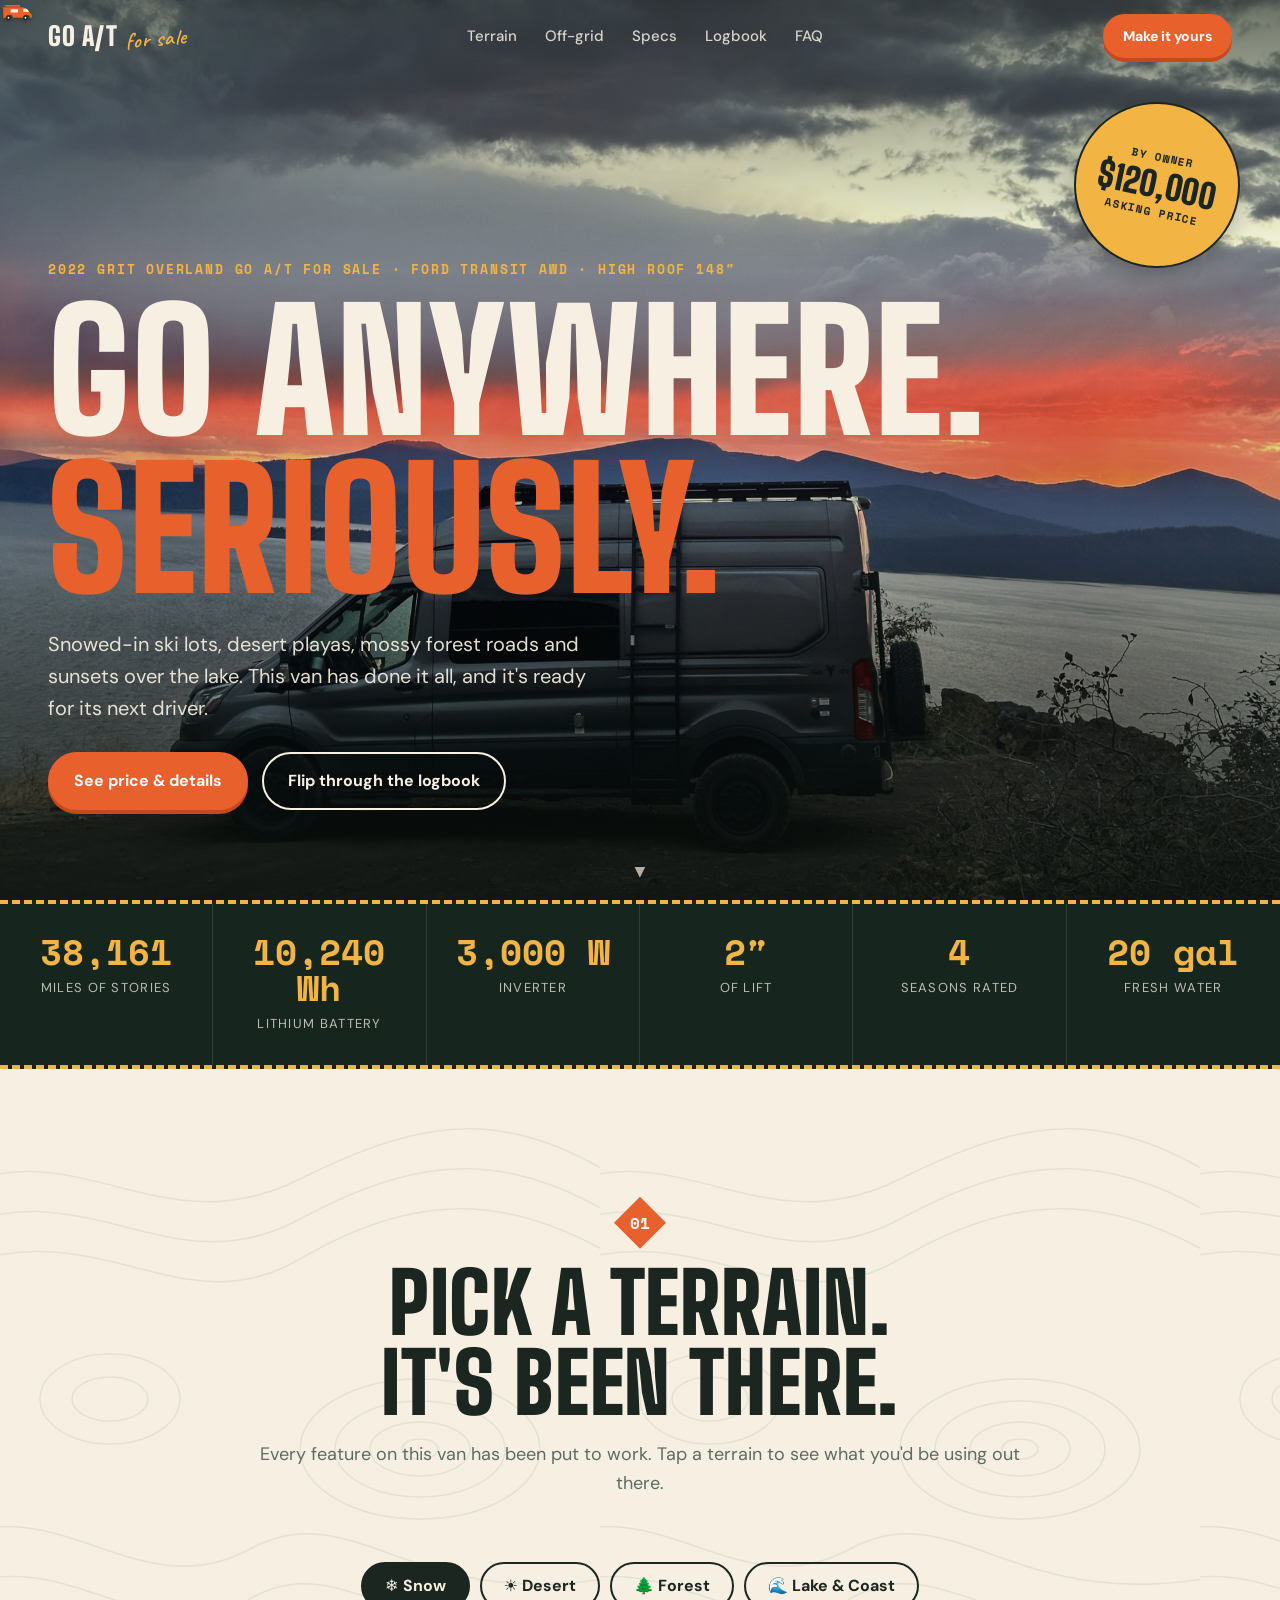
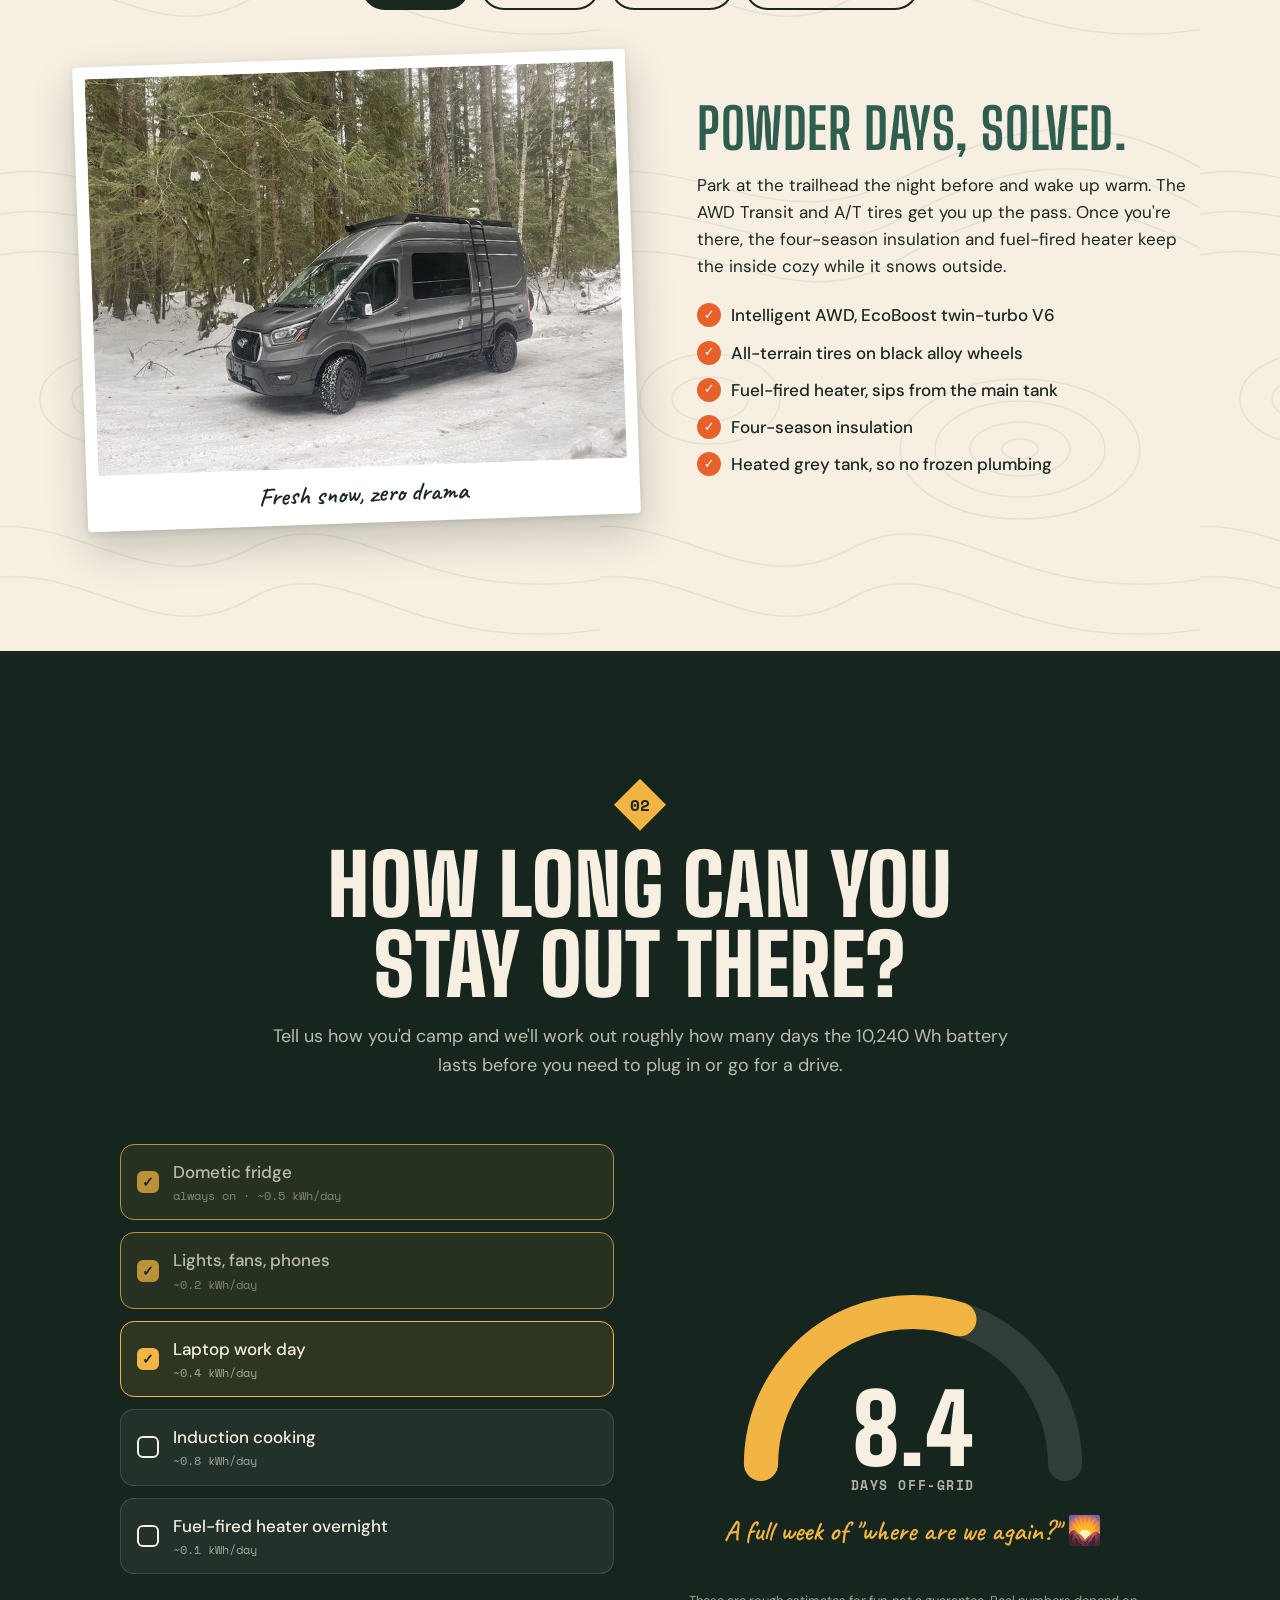
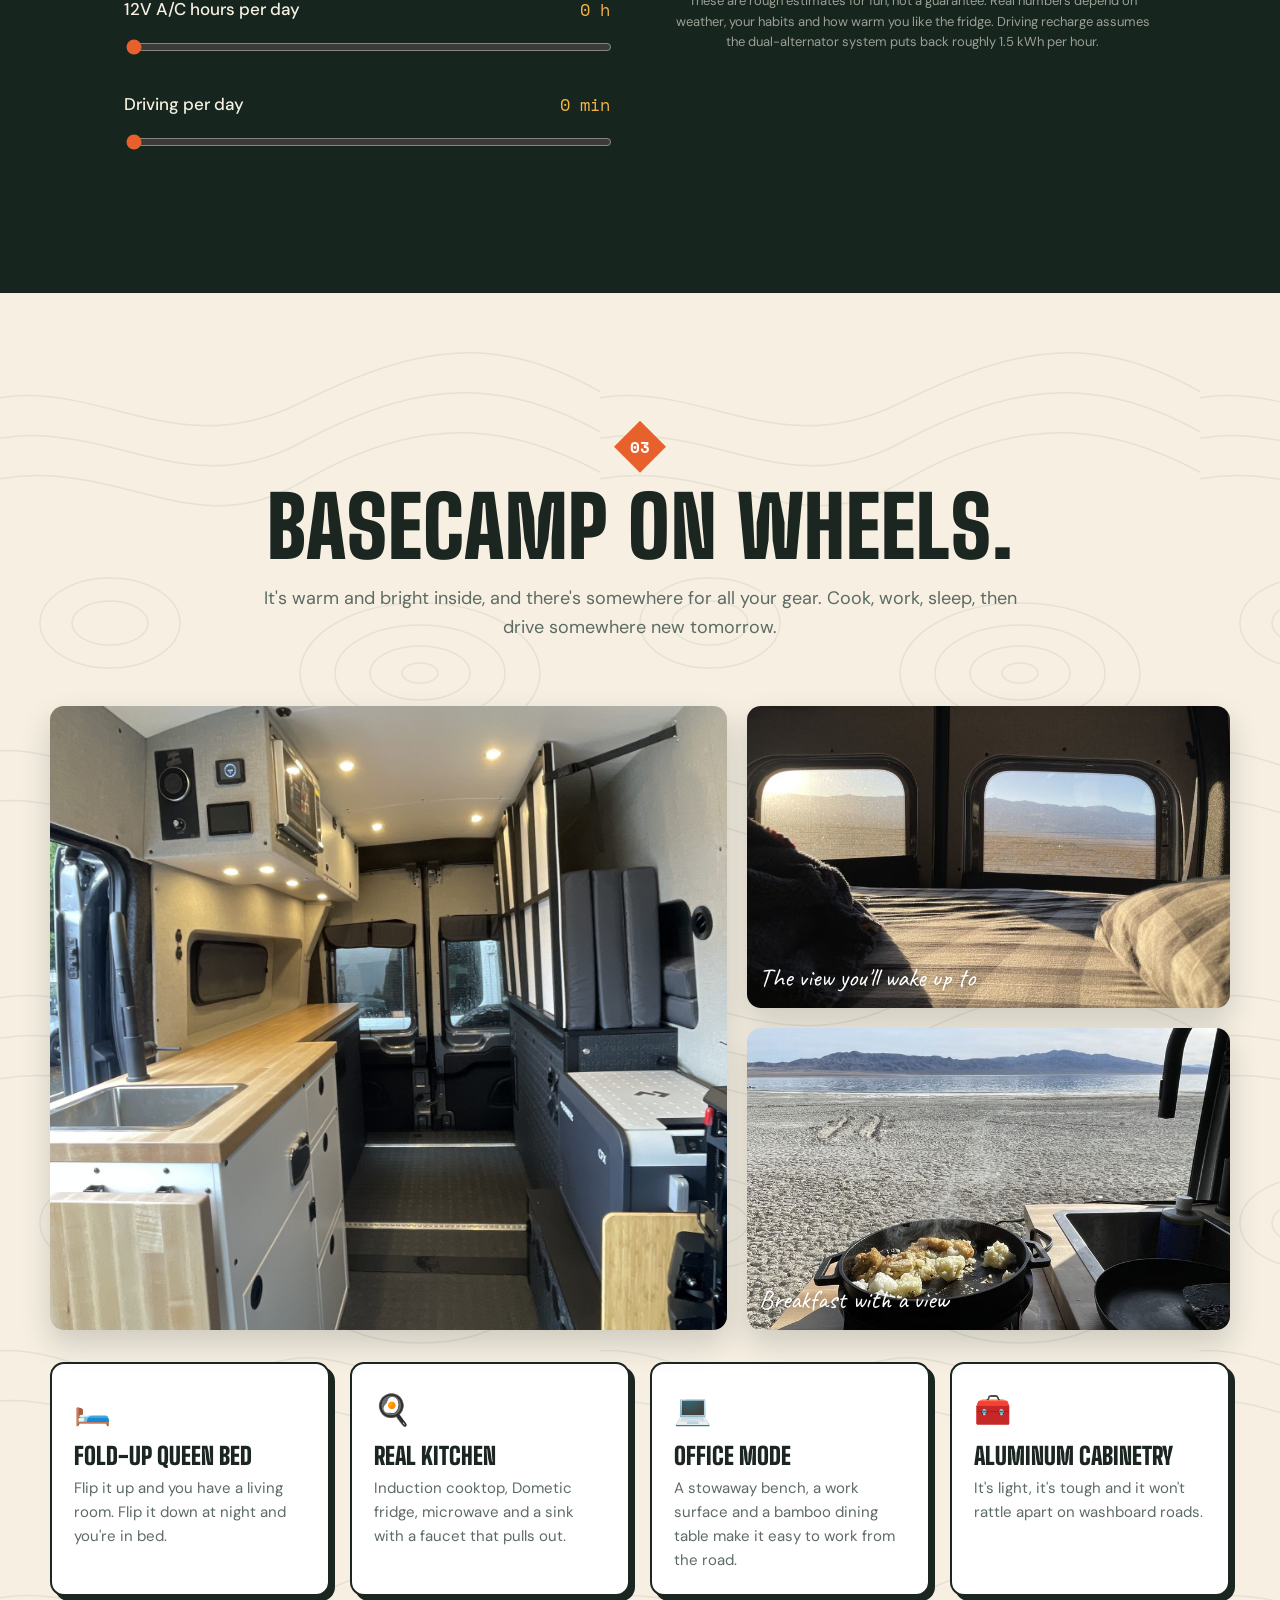
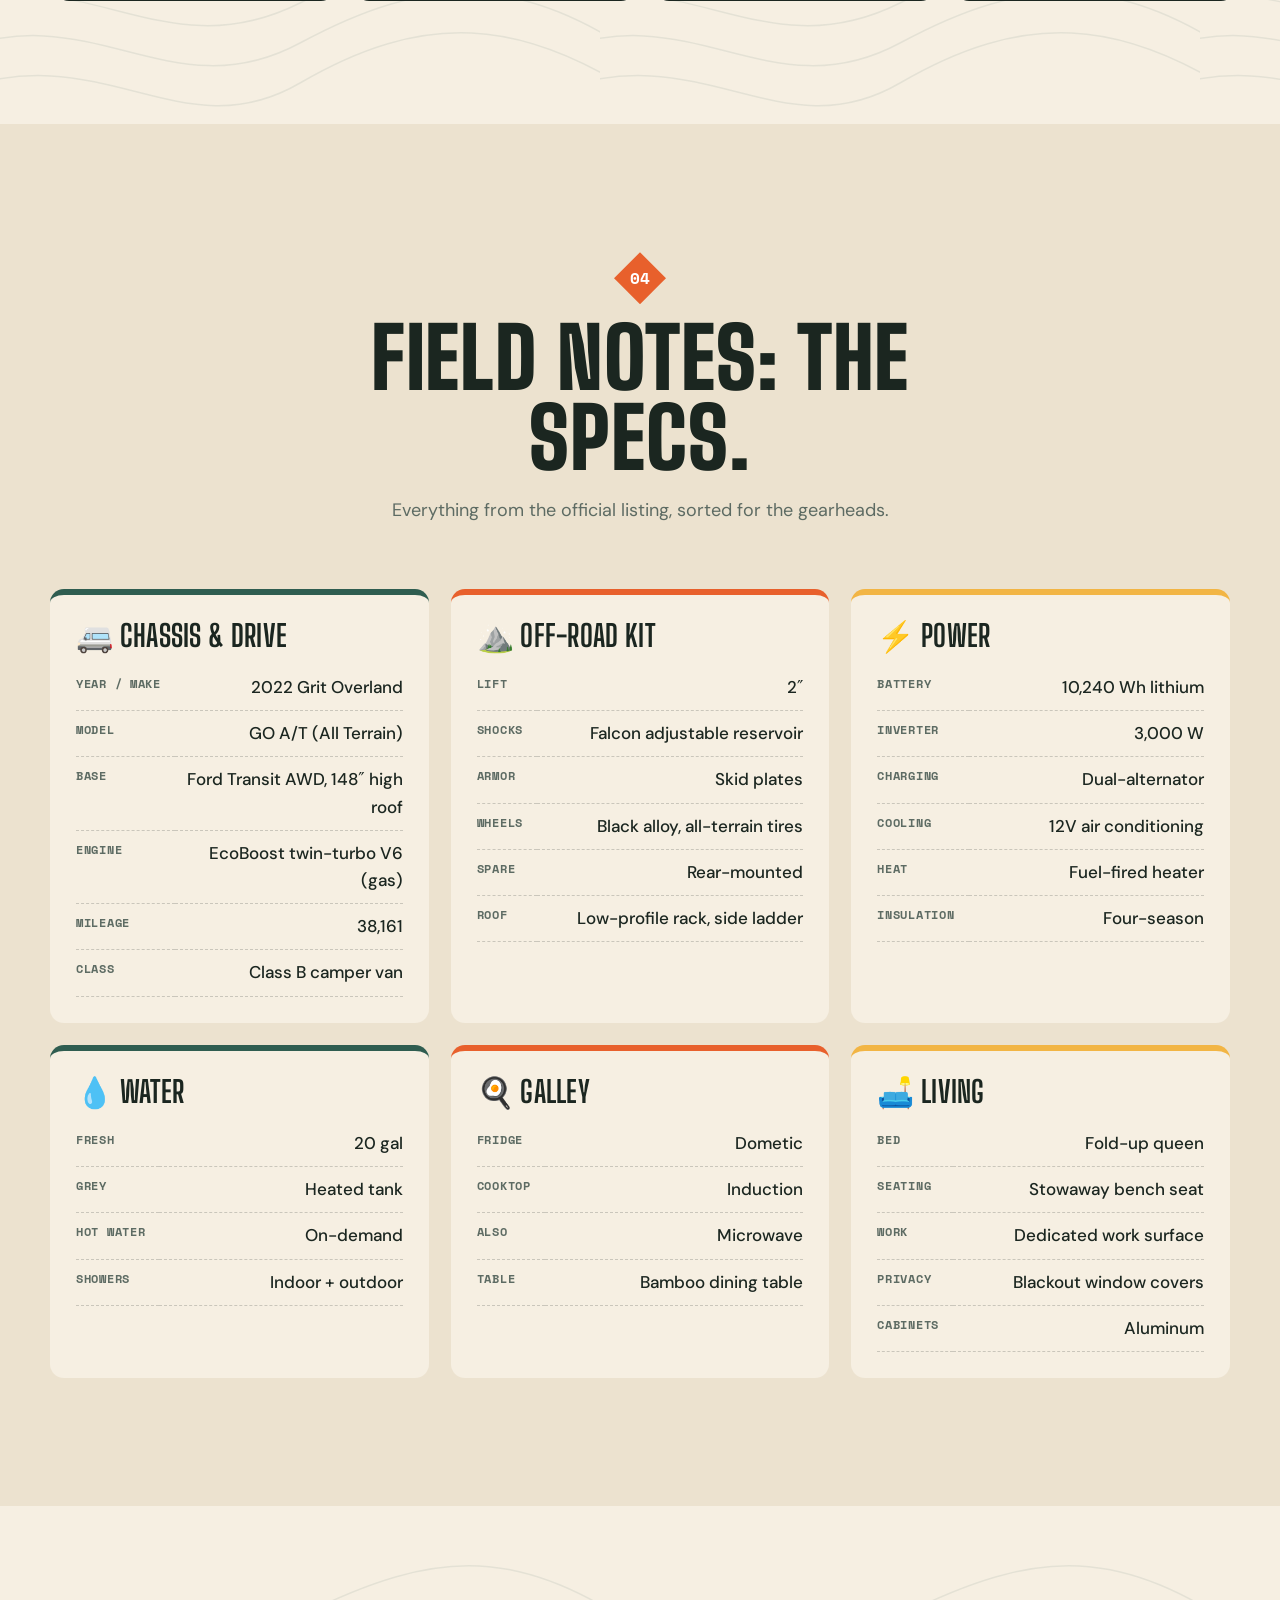
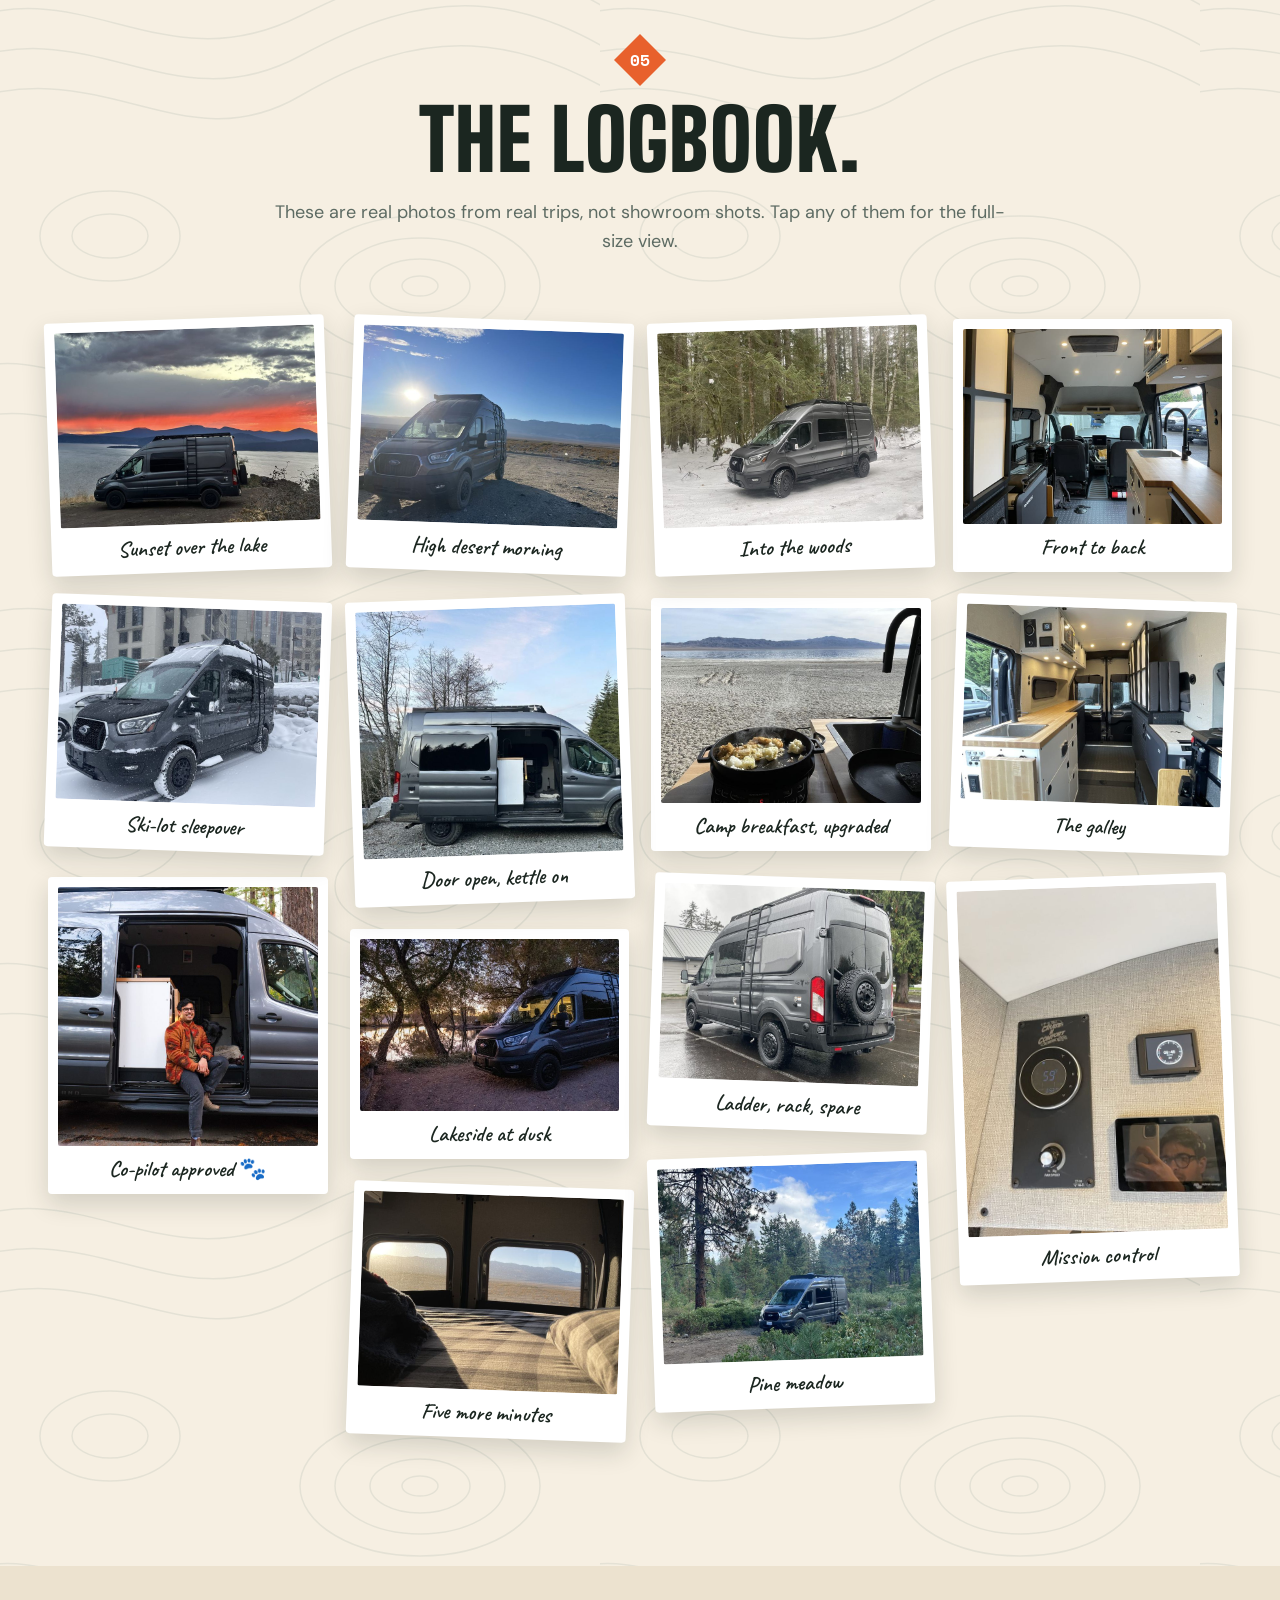
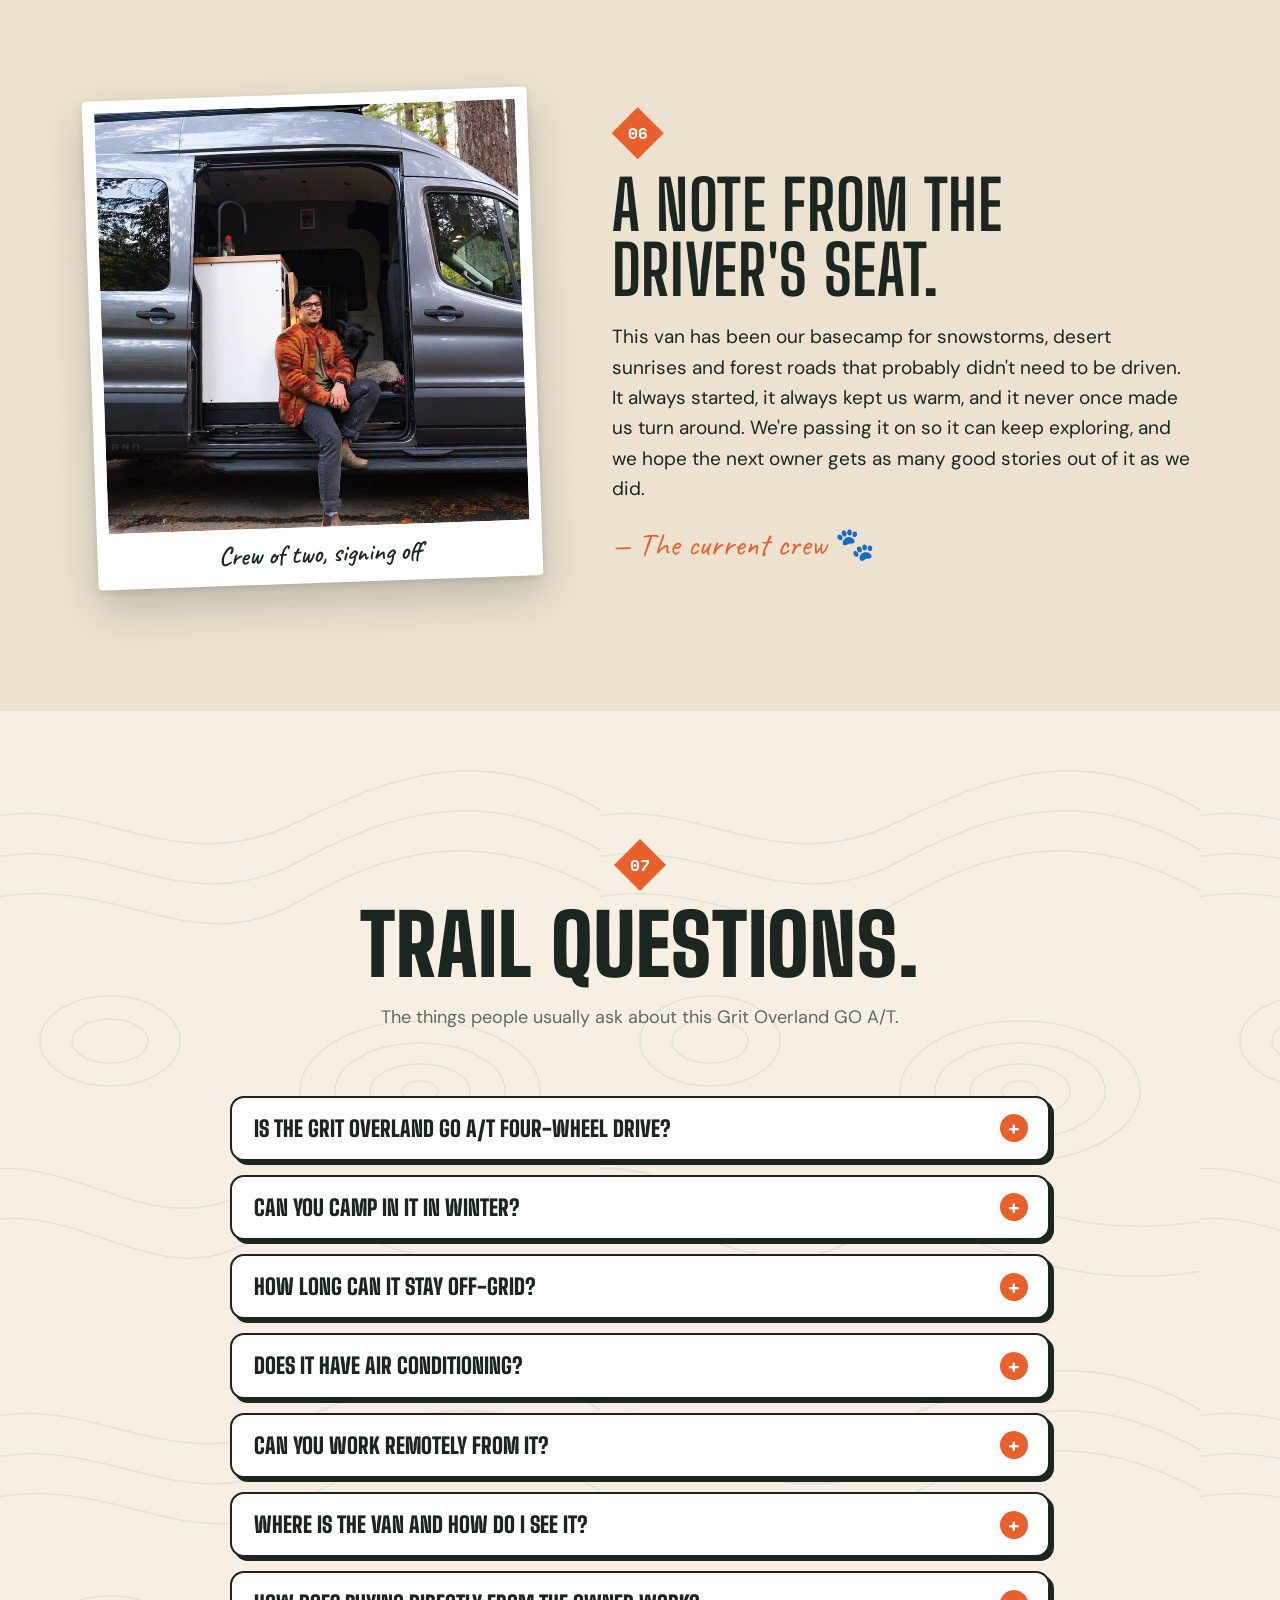
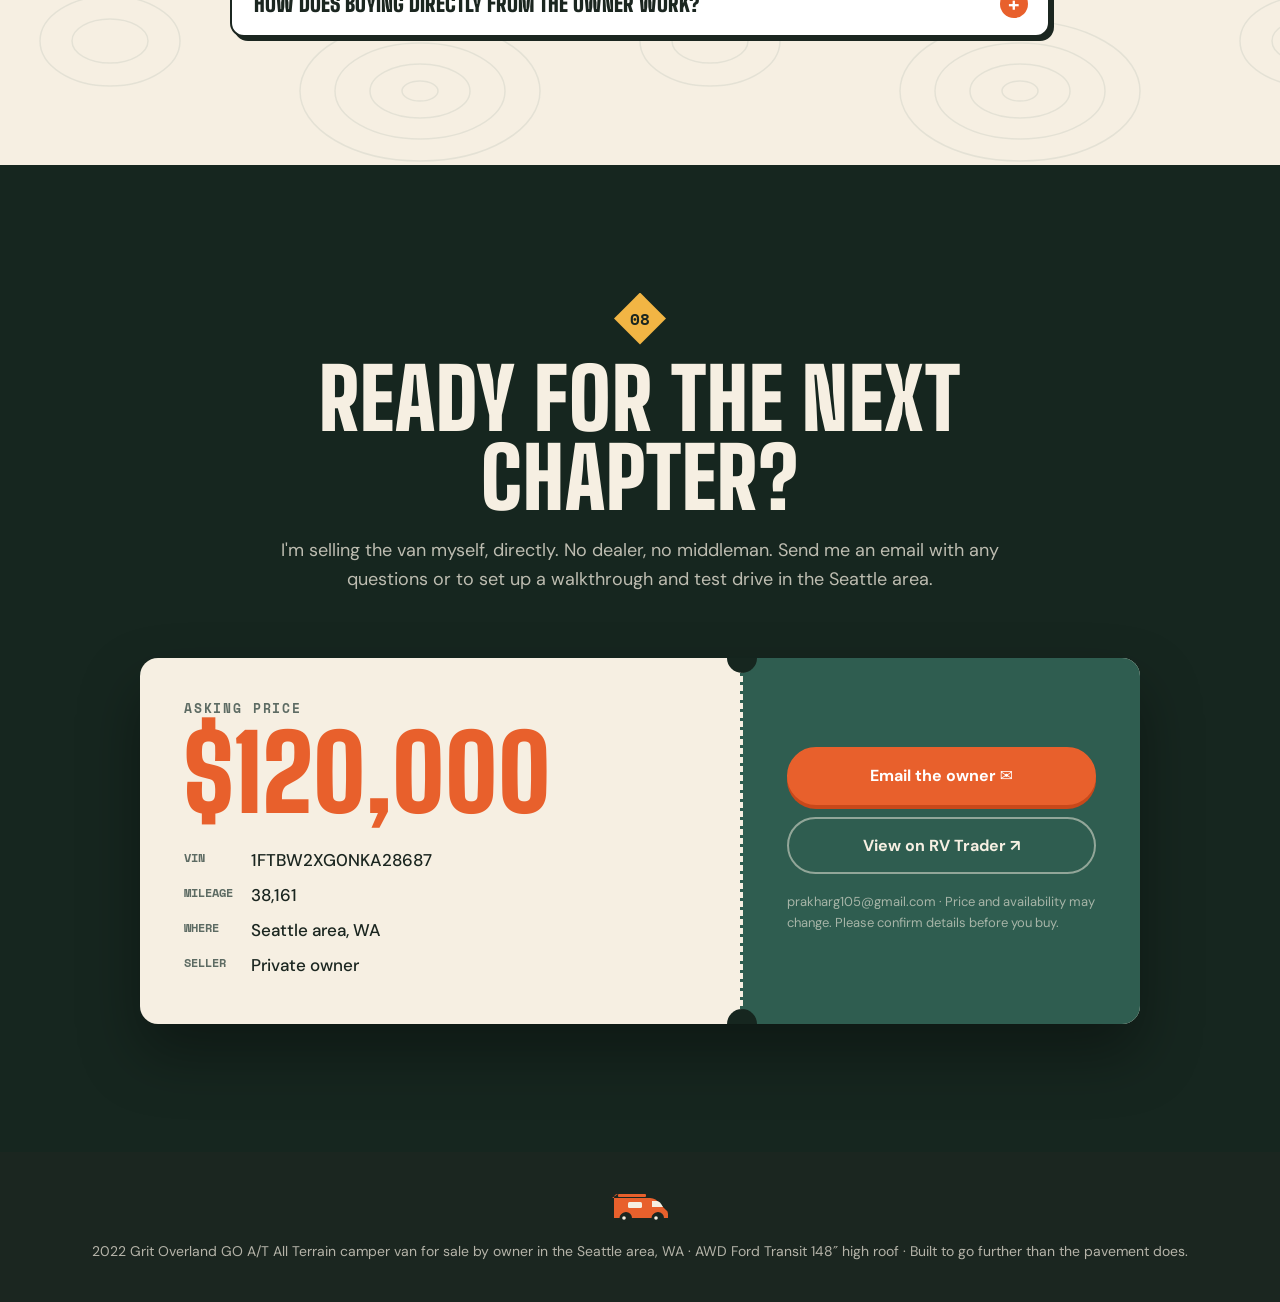
==== commit 0c1c6aa3: "Switch to private sale by owner at $120,000 Remove Poulsbo RV consignment details, dealer/directions" ====
--- a/index.html
+++ b/index.html
@@ -4,8 +4,8 @@
   <meta charset="utf-8">
   <meta name="viewport" content="width=device-width, initial-scale=1">
   <title>2022 Grit Overland GO A/T For Sale | AWD Ford Transit Camper Van</title>
-  <meta name="description" content="2022 Grit Overland GO A/T for sale: AWD Ford Transit camper van, 38k miles, 10 kWh lithium, 12V A/C, 4-season. $149,995 at Poulsbo RV, Everett WA.">
-  <link rel="canonical" href="https://gritoverlandforsale.com/">
+  <meta name="description" content="2022 Grit Overland GO A/T for sale: AWD Ford Transit camper van, 38k miles, 10 kWh lithium, 12V A/C, 4-season. $120,000, private sale by owner, Seattle area WA.">
+  <link rel="canonical" href="https://overlandvanforsale.com/">
   <meta name="robots" content="index, follow, max-image-preview:large">
   <meta name="theme-color" content="#16261f">
 
@@ -16,19 +16,19 @@
   <!-- Social sharing (Facebook, iMessage, Reddit, X, etc.) -->
   <meta property="og:type" content="product">
   <meta property="og:site_name" content="Grit Overland GO A/T For Sale">
-  <meta property="og:url" content="https://gritoverlandforsale.com/">
+  <meta property="og:url" content="https://overlandvanforsale.com/">
   <meta property="og:title" content="2022 Grit Overland GO A/T For Sale: AWD Adventure Van">
-  <meta property="og:description" content="AWD Ford Transit · 10 kWh lithium · 12V A/C · 4-season · 38,161 miles. Snow, desert, forest and coast tested. $149,995.">
-  <meta property="og:image" content="https://gritoverlandforsale.com/images/og-card.jpg">
+  <meta property="og:description" content="AWD Ford Transit · 10 kWh lithium · 12V A/C · 4-season · 38,161 miles. Snow, desert, forest and coast tested. $120,000, by owner.">
+  <meta property="og:image" content="https://overlandvanforsale.com/images/og-card.jpg">
   <meta property="og:image:width" content="1200">
   <meta property="og:image:height" content="630">
   <meta property="og:image:alt" content="Grit Overland GO A/T camper van parked on a ridge above a lake at sunset">
-  <meta property="product:price:amount" content="149995">
+  <meta property="product:price:amount" content="120000">
   <meta property="product:price:currency" content="USD">
   <meta name="twitter:card" content="summary_large_image">
   <meta name="twitter:title" content="2022 Grit Overland GO A/T For Sale: AWD Adventure Van">
-  <meta name="twitter:description" content="AWD Ford Transit · 10 kWh lithium · 12V A/C · 4-season · 38,161 miles. $149,995.">
-  <meta name="twitter:image" content="https://gritoverlandforsale.com/images/og-card.jpg">
+  <meta name="twitter:description" content="AWD Ford Transit · 10 kWh lithium · 12V A/C · 4-season · 38,161 miles. $120,000, by owner.">
+  <meta name="twitter:image" content="https://overlandvanforsale.com/images/og-card.jpg">
 
   <!-- Structured data: lets Google show price, mileage and photos in results -->
   <script type="application/ld+json">
@@ -37,13 +37,13 @@
     "@type": ["Product", "Car"],
     "name": "2022 Grit Overland GO A/T All Terrain Camper Van",
     "description": "Used 2022 Grit Overland GO A/T Class B camper van on an AWD Ford Transit 148-inch high-roof chassis with EcoBoost twin-turbo V6, 2-inch lift, Falcon adjustable shocks, skid plates, 10,240 Wh lithium battery, 3,000 W inverter, dual-alternator charging, 12V air conditioning, fuel-fired heater, four-season insulation, induction cooktop, Dometic fridge, 20 gal fresh water, heated grey tank and indoor/outdoor showers.",
-    "url": "https://gritoverlandforsale.com/",
+    "url": "https://overlandvanforsale.com/",
     "image": [
-      "https://gritoverlandforsale.com/images/sunset-ridge.jpg",
-      "https://gritoverlandforsale.com/images/interior-galley.jpg",
-      "https://gritoverlandforsale.com/images/snow-forest.jpg",
-      "https://gritoverlandforsale.com/images/rear-spare.jpg",
-      "https://gritoverlandforsale.com/images/desert-sun.jpg"
+      "https://overlandvanforsale.com/images/sunset-ridge.jpg",
+      "https://overlandvanforsale.com/images/interior-galley.jpg",
+      "https://overlandvanforsale.com/images/snow-forest.jpg",
+      "https://overlandvanforsale.com/images/rear-spare.jpg",
+      "https://overlandvanforsale.com/images/desert-sun.jpg"
     ],
     "brand": { "@type": "Brand", "name": "Grit Overland" },
     "manufacturer": { "@type": "Organization", "name": "Grit Overland" },
@@ -52,7 +52,6 @@
     "productionDate": "2022",
     "bodyType": "Class B camper van",
     "vehicleIdentificationNumber": "1FTBW2XG0NKA28687",
-    "sku": "CCX5588",
     "itemCondition": "https://schema.org/UsedCondition",
     "mileageFromOdometer": { "@type": "QuantitativeValue", "value": 38161, "unitCode": "SMI" },
     "driveWheelConfiguration": "https://schema.org/AllWheelDriveConfiguration",
@@ -60,40 +59,24 @@
     "vehicleEngine": { "@type": "EngineSpecification", "name": "Ford EcoBoost twin-turbo V6" },
     "offers": {
       "@type": "Offer",
-      "price": "149995",
+      "price": "120000",
       "priceCurrency": "USD",
       "availability": "https://schema.org/InStock",
       "itemCondition": "https://schema.org/UsedCondition",
-      "url": "https://gritoverlandforsale.com/",
+      "url": "https://overlandvanforsale.com/",
       "seller": {
-        "@type": "AutoDealer",
-        "name": "Poulsbo RV (Everett)",
+        "@type": "Person",
+        "name": "Private owner",
+        "email": "prakharg105@gmail.com",
         "address": {
           "@type": "PostalAddress",
-          "streetAddress": "12218 Highway 99 South",
-          "addressLocality": "Everett",
+          "addressLocality": "Seattle",
           "addressRegion": "WA",
-          "postalCode": "98204",
           "addressCountry": "US"
         }
       }
     }
   }
-  </script>
-
-  <!-- Google Analytics 4: replace G-XXXXXXXXXX with your Measurement ID. Nothing loads until you do. -->
-  <script>
-    window.GA_ID = 'G-XXXXXXXXXX';
-    window.dataLayer = window.dataLayer || [];
-    function gtag(){ dataLayer.push(arguments); }
-    if (!/X{5}/.test(window.GA_ID)) {
-      const s = document.createElement('script');
-      s.async = true;
-      s.src = 'https://www.googletagmanager.com/gtag/js?id=' + window.GA_ID;
-      document.head.appendChild(s);
-      gtag('js', new Date());
-      gtag('config', window.GA_ID);
-    }
   </script>
 
   <link rel="preload" as="image" href="images/sunset-ridge.jpg" imagesrcset="images/sunset-ridge-1000.jpg 1000w, images/sunset-ridge.jpg 2000w" imagesizes="100vw" fetchpriority="high">
@@ -132,7 +115,7 @@
       <a href="#logbook">Logbook</a>
       <a href="#faq">FAQ</a>
     </nav>
-    <a class="btn btn--small" href="#buy" data-track="nav_cta">Make it yours</a>
+    <a class="btn btn--small" href="#buy">Make it yours</a>
   </header>
 
   <!-- HERO -->
@@ -143,14 +126,14 @@
       <h1><span class="eyebrow">2022 Grit Overland GO A/T for sale · Ford Transit AWD · High Roof 148″</span>Go&nbsp;anywhere.<br><em>Seriously.</em></h1>
       <p class="hero__sub">Snowed-in ski lots, desert playas, mossy forest roads and sunsets over the lake. This van has done it all, and it's ready for its next driver.</p>
       <div class="hero__ctas">
-        <a class="btn" href="#buy" data-track="hero_cta">See price &amp; details</a>
+        <a class="btn" href="#buy">See price &amp; details</a>
         <a class="btn btn--ghost" href="#logbook">Flip through the logbook</a>
       </div>
     </div>
-    <div class="sticker hero__sticker" aria-label="Price: $149,995">
-      <span>Ask about</span>
-      <strong>$149,995</strong>
-      <span>listed price</span>
+    <div class="sticker hero__sticker" aria-label="Price: $120,000">
+      <span>By owner</span>
+      <strong>$120,000</strong>
+      <span>asking price</span>
     </div>
     <a class="hero__scroll" href="#stats" aria-label="Scroll down">▼</a>
   </section>
@@ -491,11 +474,11 @@
       </details>
       <details>
         <summary>Where is the van and how do I see it?</summary>
-        <p>It's at Poulsbo RV, 12218 Highway 99 South, Everett, WA 98204, being sold on consignment. Contact the dealer and mention stock #CCX5588 to set up a walkthrough or test drive.</p>
-      </details>
-      <details>
-        <summary>What does consignment mean for me as a buyer?</summary>
-        <p>The van belongs to a private owner, but the dealer handles the sale. You get dealer-run test drives, paperwork and title transfer, and their financing options (subject to credit approval) instead of a cash-in-a-parking-lot private sale.</p>
+        <p>It's in the Seattle area, WA, and I'm selling it myself. <a href="mailto:prakharg105@gmail.com?subject=Grit%20Overland%20GO%20A%2FT">Email me</a> to set up a walkthrough or test drive.</p>
+      </details>
+      <details>
+        <summary>How does buying directly from the owner work?</summary>
+        <p>You deal with me, the person who actually drove it to all those places, so you can ask anything about how it's been used and cared for. No dealer markup or fees. We'll meet for a walkthrough and test drive, and once we agree, we'll complete the title transfer and paperwork together. If you're financing, your bank or credit union can work with a private-party sale.</p>
       </details>
     </div>
   </section>
@@ -505,32 +488,31 @@
     <div class="section__head">
       <span class="marker marker--light">08</span>
       <h2>Ready for the next chapter?</h2>
-      <p>The van is being sold on consignment through <strong>Poulsbo RV</strong> in Everett, WA. They take care of test drives, financing and paperwork. Just mention the stock number below.</p>
+      <p>I'm selling the van myself, directly. No dealer, no middleman. Send me an email with any questions or to set up a walkthrough and test drive in the Seattle area.</p>
     </div>
 
     <div class="ticket">
       <div class="ticket__main">
-        <p class="ticket__label">Listed price</p>
-        <p class="ticket__price">$149,995</p>
+        <p class="ticket__label">Asking price</p>
+        <p class="ticket__price">$120,000</p>
         <dl class="ticket__facts">
-          <dt>Stock #</dt><dd>CCX5588</dd>
           <dt>VIN</dt><dd>1FTBW2XG0NKA28687</dd>
           <dt>Mileage</dt><dd>38,161</dd>
-          <dt>Where</dt><dd>Poulsbo RV · 12218 Highway 99 S, Everett, WA 98204</dd>
+          <dt>Where</dt><dd>Seattle area, WA</dd>
+          <dt>Seller</dt><dd>Private owner</dd>
         </dl>
       </div>
       <div class="ticket__stub">
-        <a class="btn" href="https://www.rvtrader.com/listing/2022-Grit+Overland-Go+A%2FT+All+Terrain-5041791426" data-track="rvtrader" target="_blank" rel="noopener">View on RV Trader ↗</a>
-        <a class="btn btn--ghost-light" href="https://www.poulsborv.com/rvs/2022-grit-overland-go-a-t-all-terrain-class-b-for-sale-stock-ccx5588/" data-track="dealer" target="_blank" rel="noopener">Dealer listing ↗</a>
-        <a class="btn btn--ghost-light" href="https://www.google.com/maps/search/?api=1&query=Poulsbo+RV+12218+Highway+99+S+Everett+WA" data-track="directions" target="_blank" rel="noopener">Directions ↗</a>
-        <p class="fine">Price and availability are set by the dealer and may change. Confirm all details with Poulsbo RV before you buy.</p>
+        <a class="btn" href="mailto:prakharg105@gmail.com?subject=Grit%20Overland%20GO%20A%2FT">Email the owner ✉</a>
+        <a class="btn btn--ghost-light" href="/go/rvtrader/" target="_blank" rel="noopener">View on RV Trader ↗</a>
+        <p class="fine">prakharg105@gmail.com · Price and availability may change. Please confirm details before you buy.</p>
       </div>
     </div>
   </section>
 
   <footer class="footer">
     <svg class="footer__van" viewBox="0 0 64 32" aria-hidden="true"><use href="#van"/></svg>
-    <p>2022 Grit Overland GO A/T All Terrain camper van for sale in Everett, WA (Seattle area) · AWD Ford Transit 148″ high roof · Built to go further than the pavement does.</p>
+    <p>2022 Grit Overland GO A/T All Terrain camper van for sale by owner in the Seattle area, WA · AWD Ford Transit 148″ high roof · Built to go further than the pavement does.</p>
   </footer>
 
   <!-- Lightbox -->
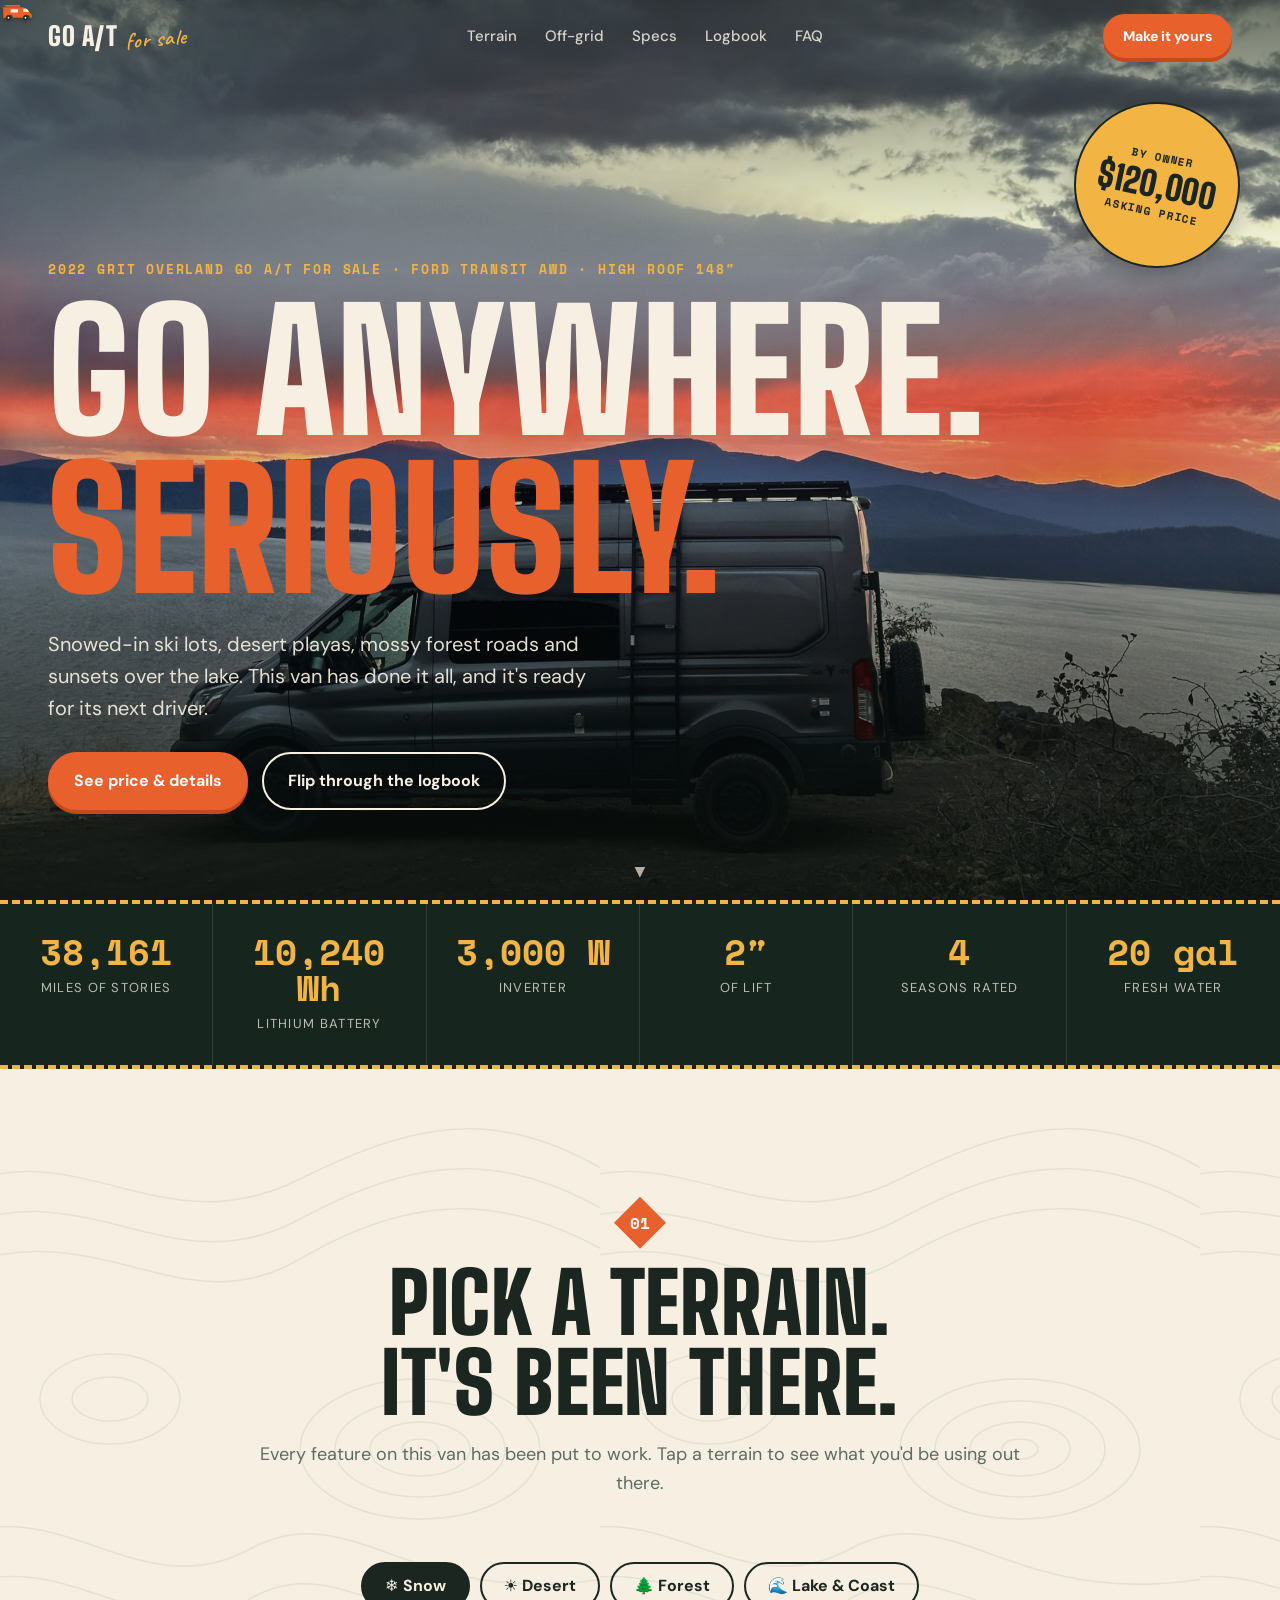
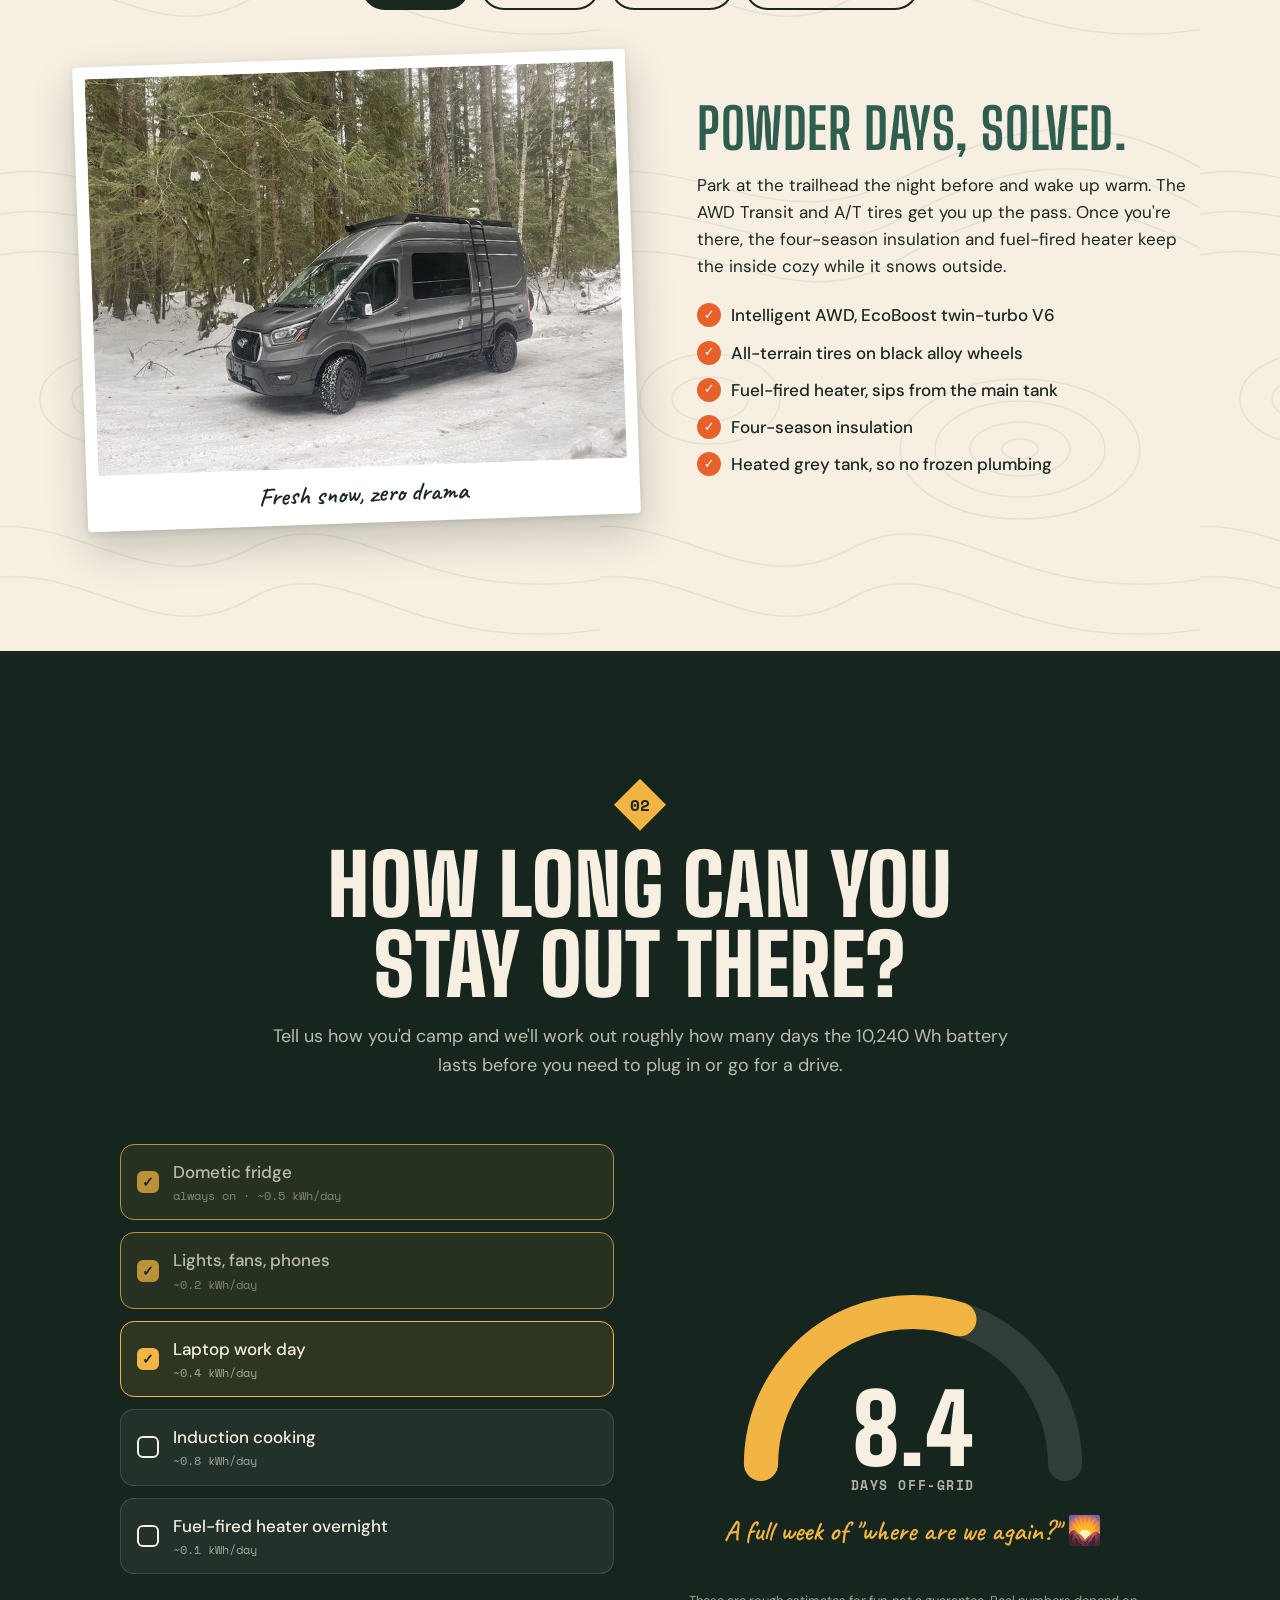
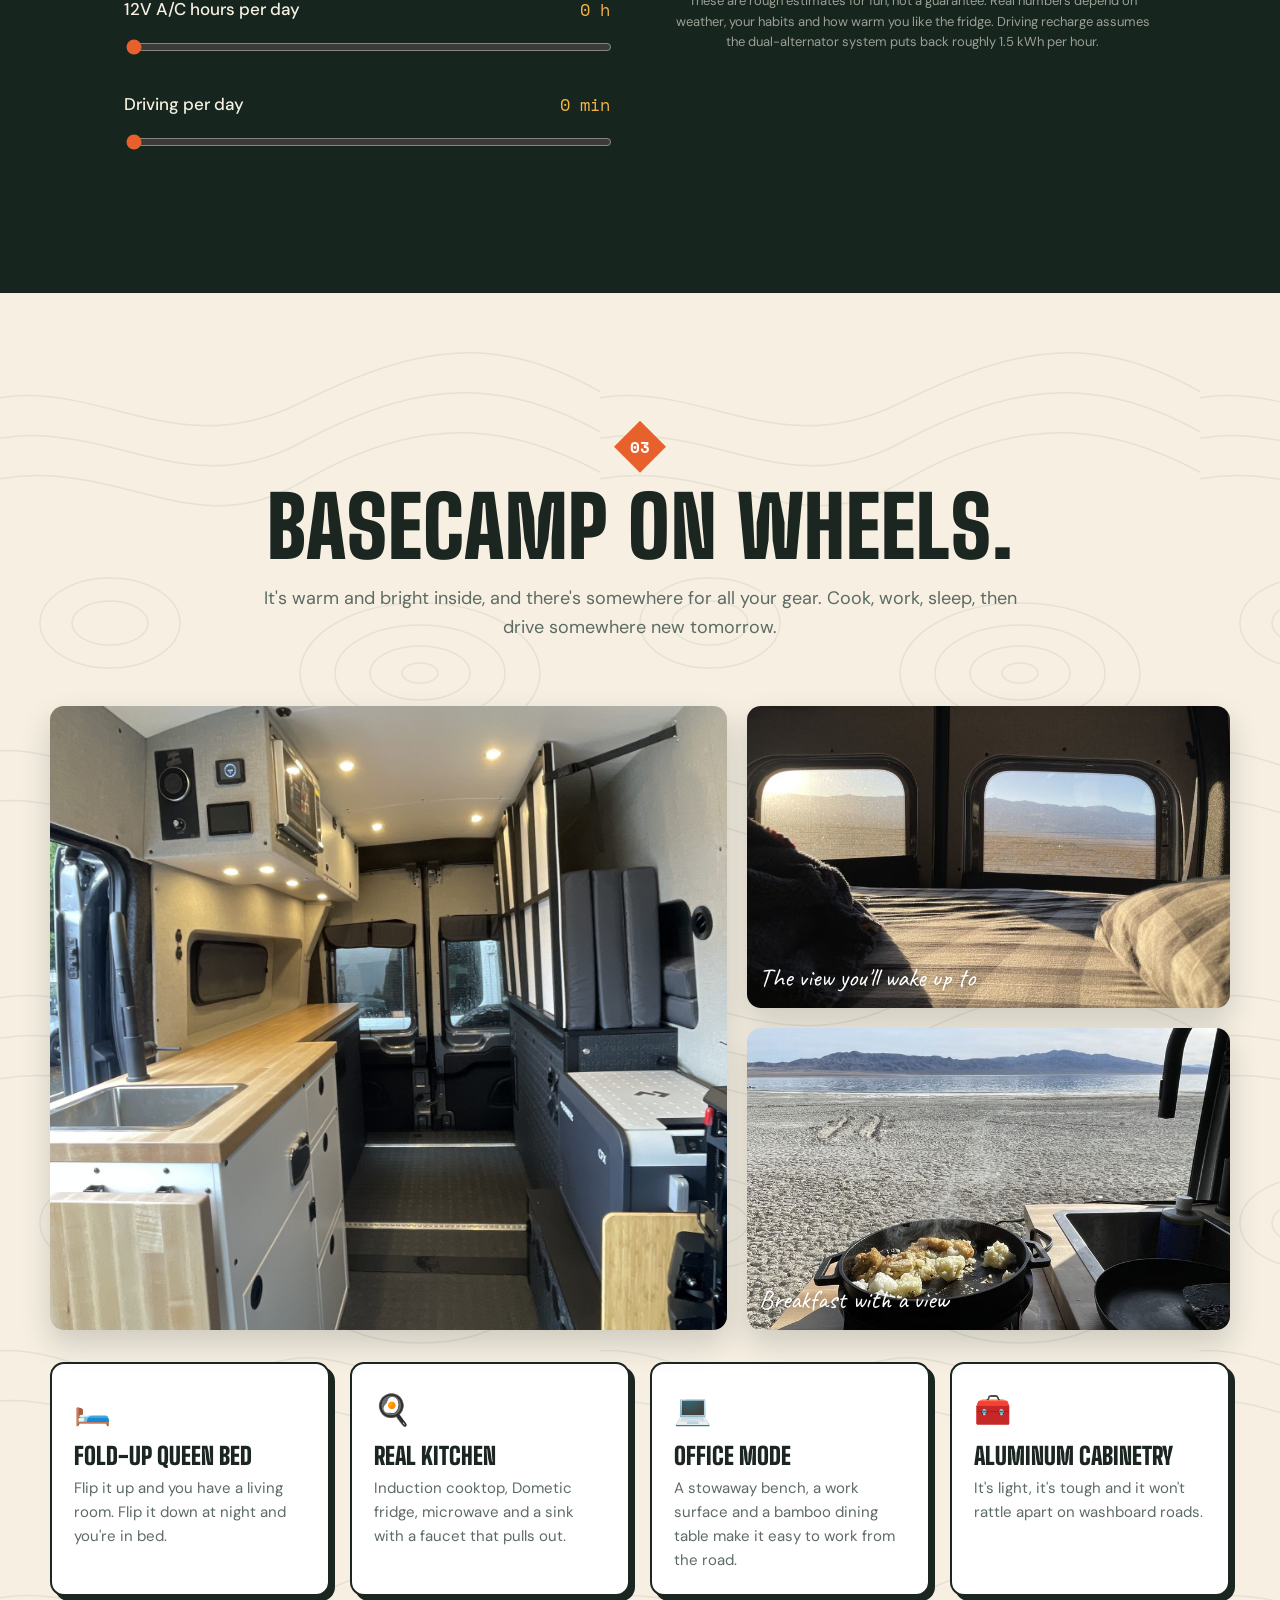
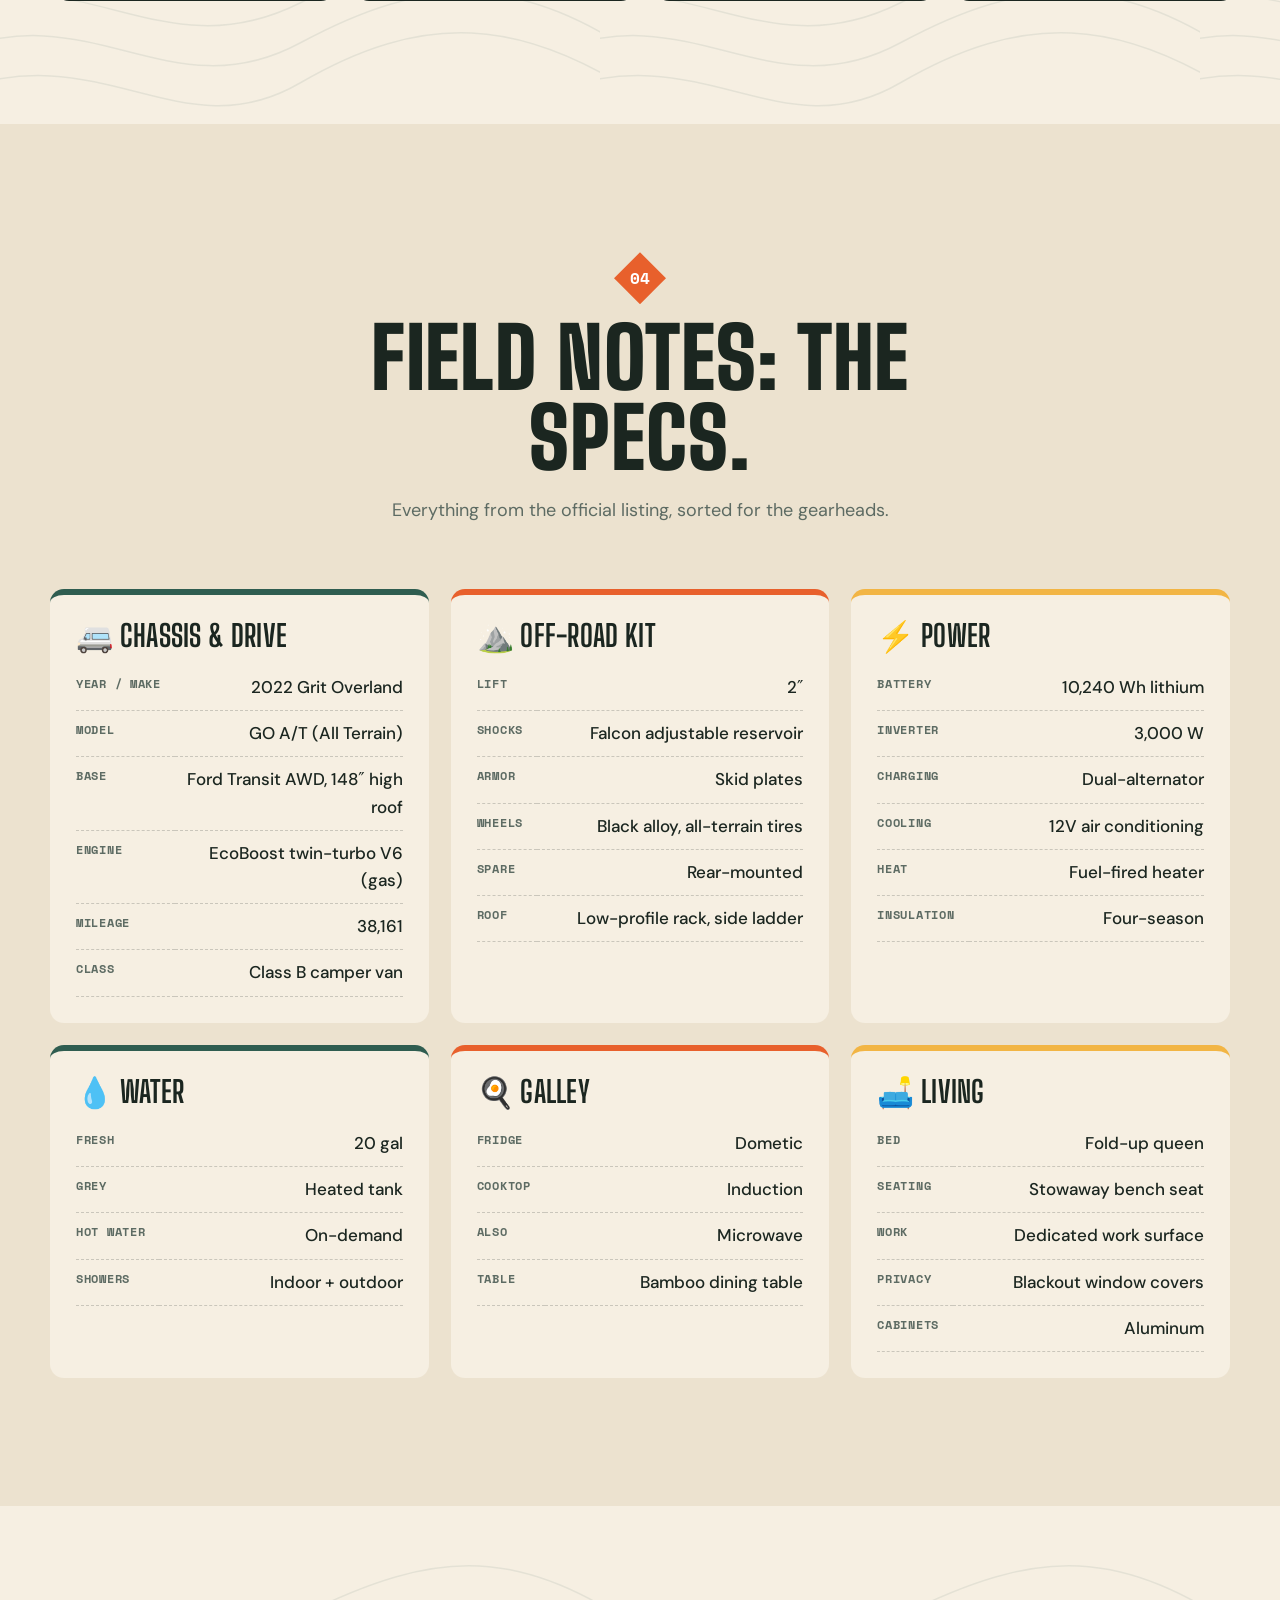
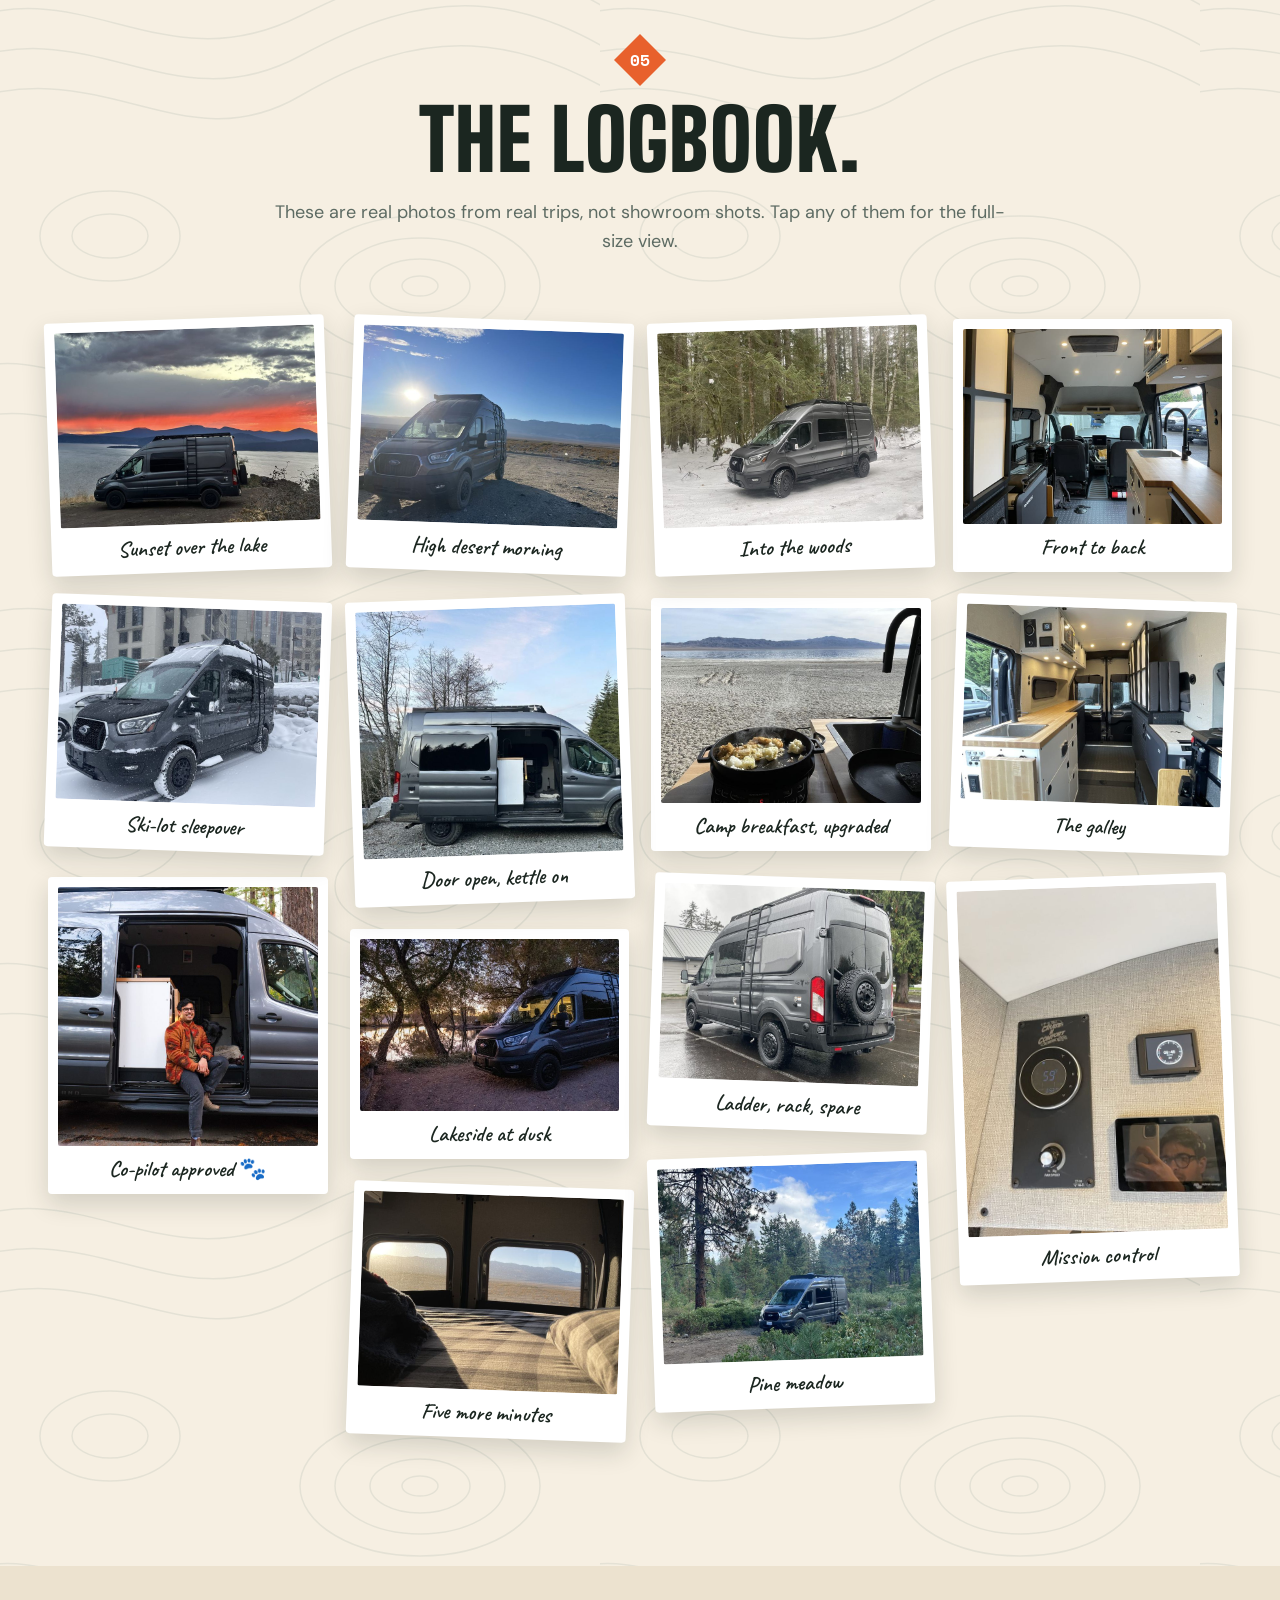
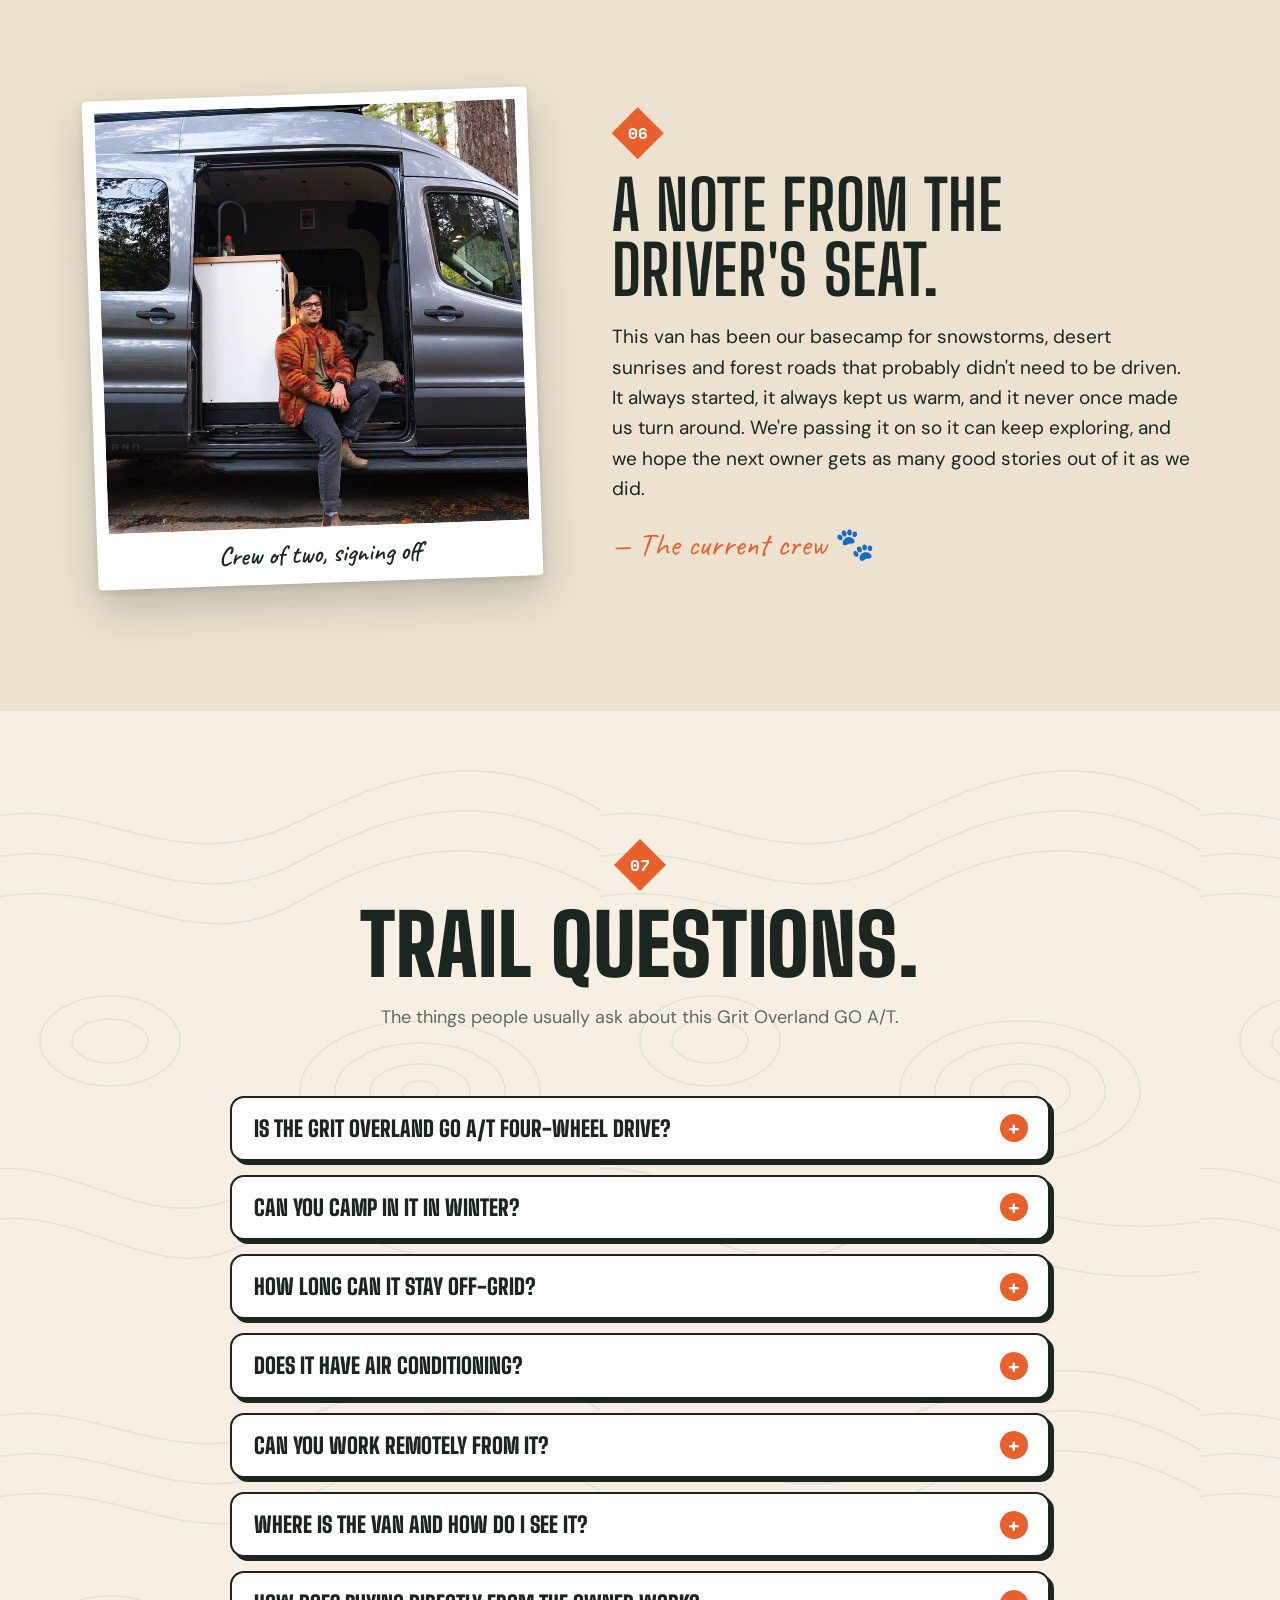
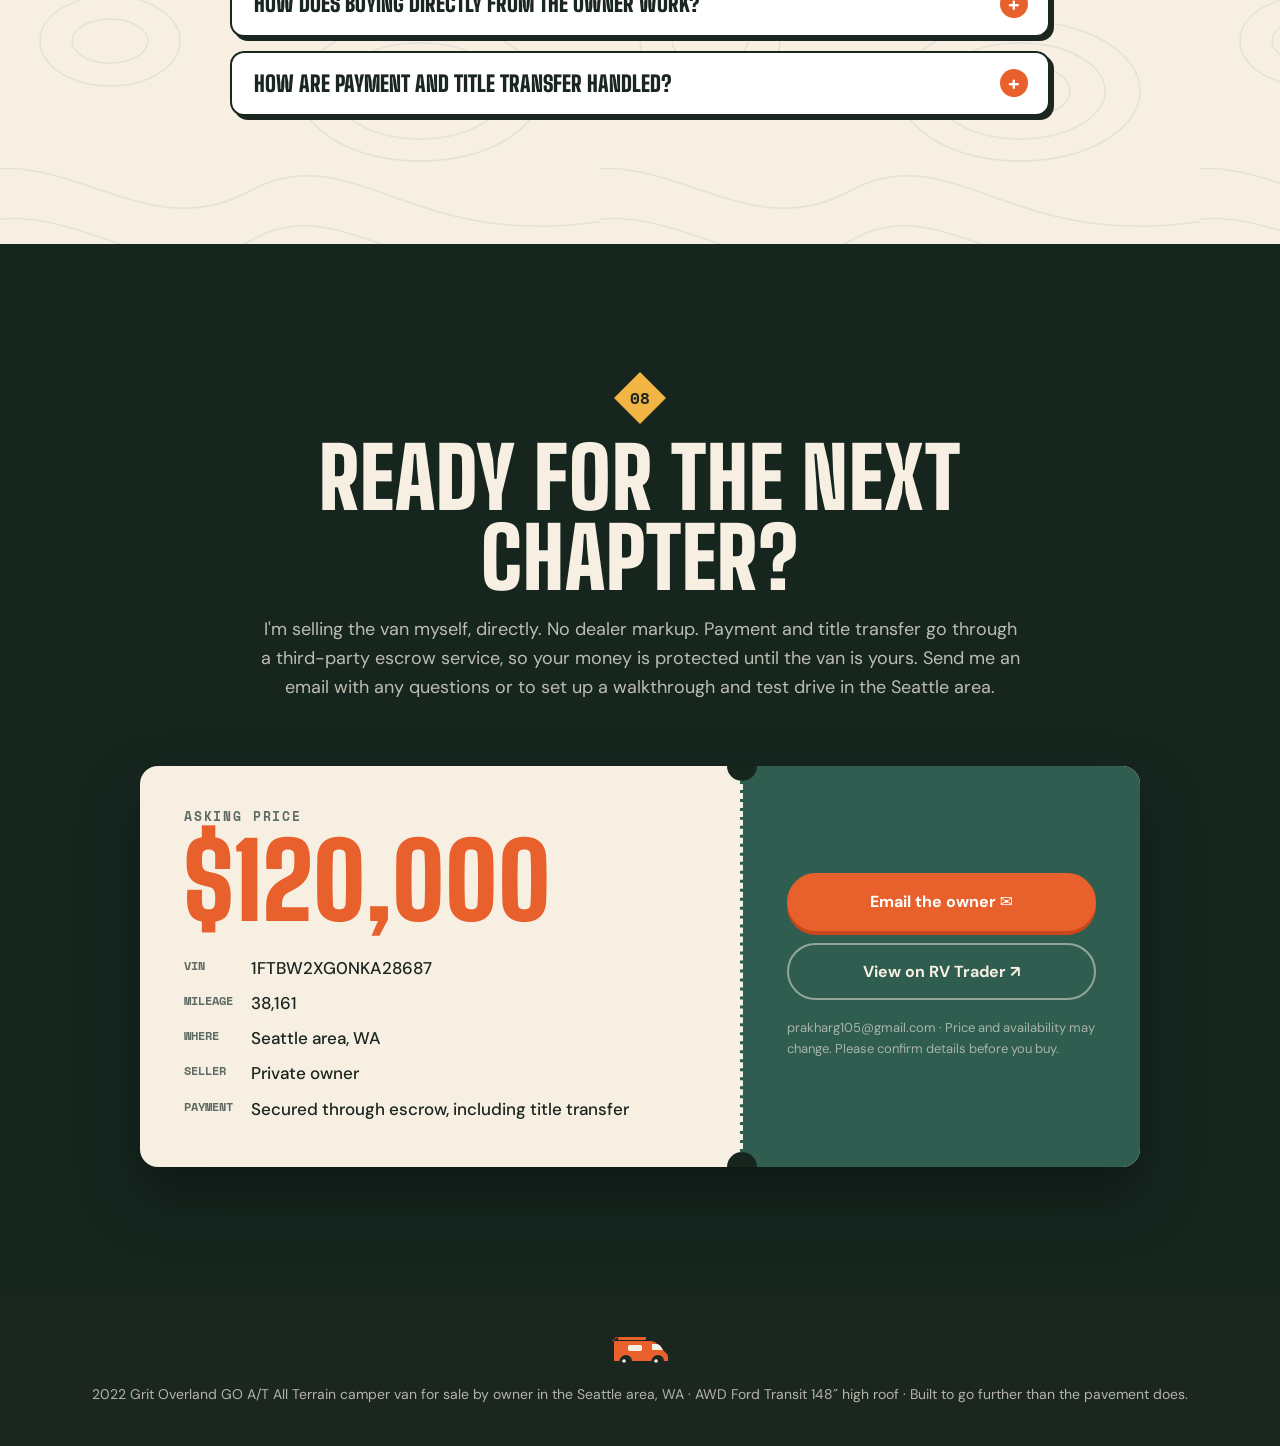
==== commit 22dc2388: "Explain escrow-managed payment and title transfer Co-Authored-By: Claude Opus 5.5 <noreply@anthropic" ====
--- a/index.html
+++ b/index.html
@@ -478,7 +478,11 @@
       </details>
       <details>
         <summary>How does buying directly from the owner work?</summary>
-        <p>You deal with me, the person who actually drove it to all those places, so you can ask anything about how it's been used and cared for. No dealer markup or fees. We'll meet for a walkthrough and test drive, and once we agree, we'll complete the title transfer and paperwork together. If you're financing, your bank or credit union can work with a private-party sale.</p>
+        <p>You deal with me, the person who actually drove it to all those places, so you can ask anything about how it's been used and cared for. No dealer markup or fees. We'll meet for a walkthrough and test drive, and once we agree on the sale, a third-party escrow service handles the payment and title transfer (more on that below). If you're financing, your bank or credit union can work with a private-party sale.</p>
+      </details>
+      <details>
+        <summary>How are payment and title transfer handled?</summary>
+        <p>Through a third-party escrow service, so neither of us has to just trust the other. You pay into escrow, not to me directly. The escrow company holds the money while the title is transferred to you and you take the van, and only then releases payment to me. Your money is protected until you have the van and a clean title in your name.</p>
       </details>
     </div>
   </section>
@@ -488,7 +492,7 @@
     <div class="section__head">
       <span class="marker marker--light">08</span>
       <h2>Ready for the next chapter?</h2>
-      <p>I'm selling the van myself, directly. No dealer, no middleman. Send me an email with any questions or to set up a walkthrough and test drive in the Seattle area.</p>
+      <p>I'm selling the van myself, directly. No dealer markup. Payment and title transfer go through a third-party escrow service, so your money is protected until the van is yours. Send me an email with any questions or to set up a walkthrough and test drive in the Seattle area.</p>
     </div>
 
     <div class="ticket">
@@ -500,6 +504,7 @@
           <dt>Mileage</dt><dd>38,161</dd>
           <dt>Where</dt><dd>Seattle area, WA</dd>
           <dt>Seller</dt><dd>Private owner</dd>
+          <dt>Payment</dt><dd>Secured through escrow, including title transfer</dd>
         </dl>
       </div>
       <div class="ticket__stub">
